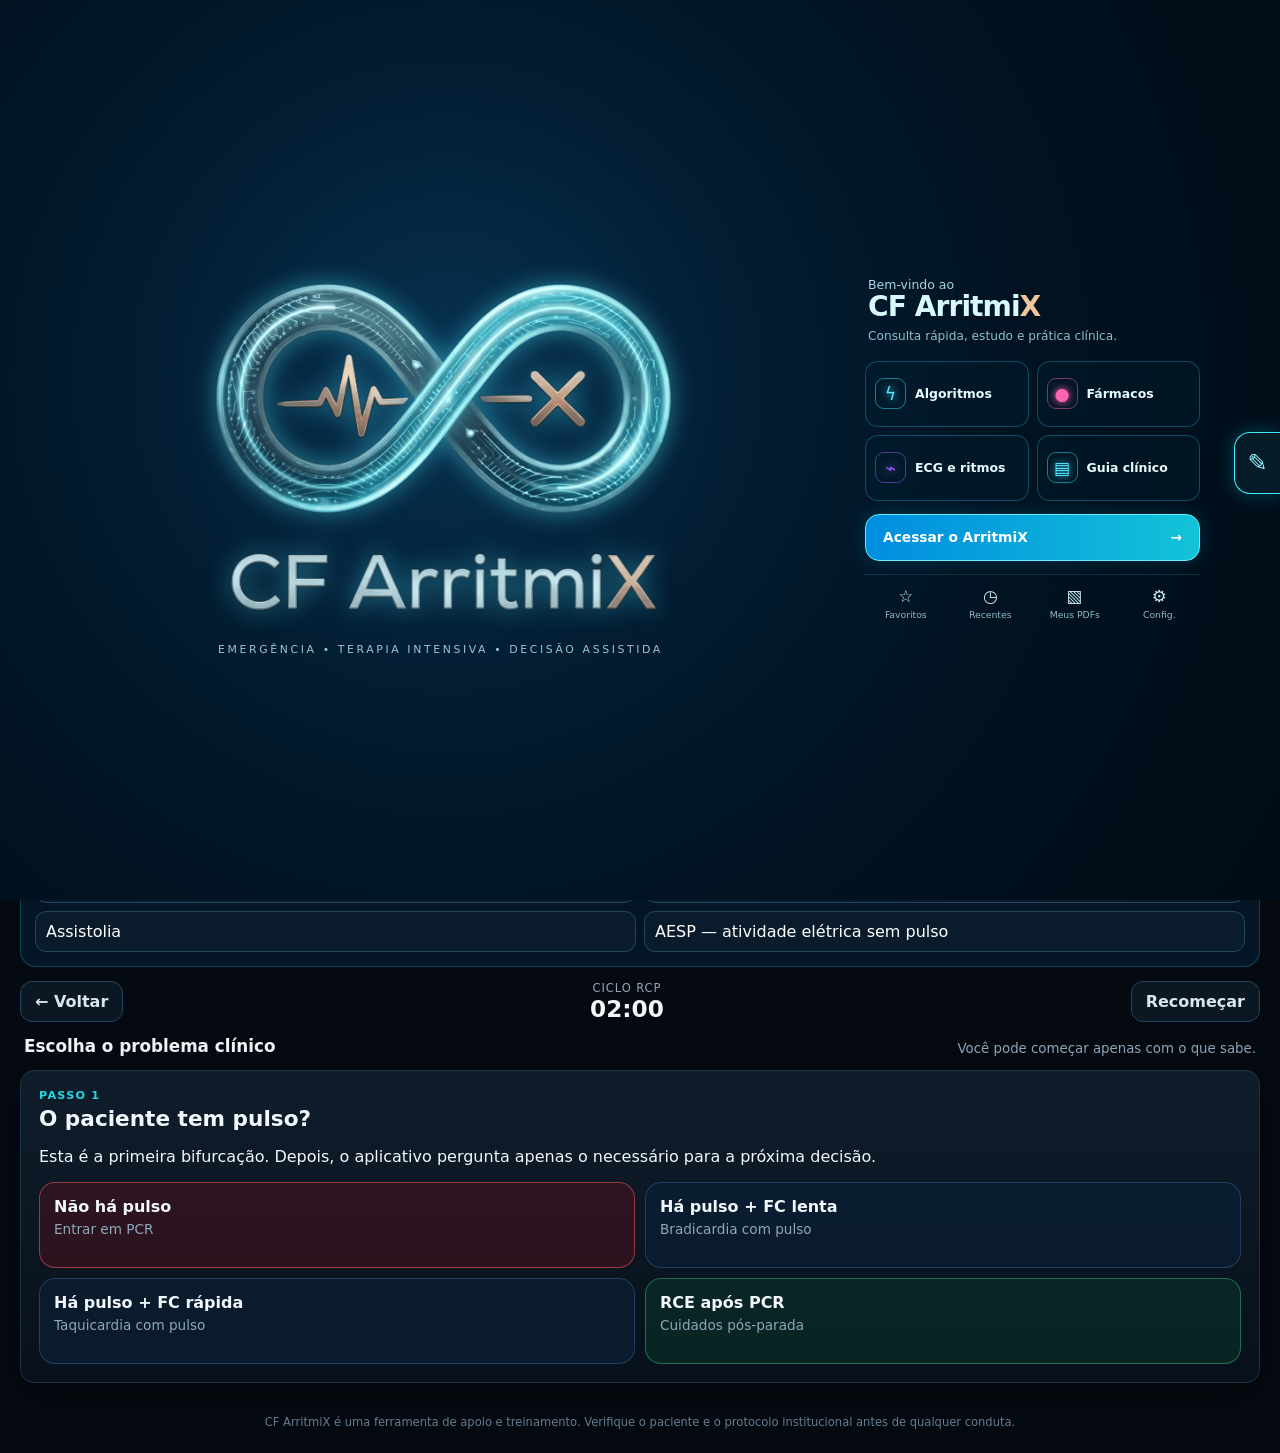
==== index.html @ 21fe0107 "Add files via upload" ====
<!doctype html>
<html lang="pt-BR">
<head>
  <meta charset="utf-8" />
  <meta name="viewport" content="width=device-width,initial-scale=1,viewport-fit=cover" />
  <meta name="theme-color" content="#07111f" />
  <title>CF ArritmiX — Emergência & Estudo • v2.3.6</title>
  <link rel="icon" type="image/png" href="[data-uri]">
  <style>
:root{
  --bg:#050a11;--panel:#0b1420;--panel2:#101d2b;--line:#1b3347;--text:#f1f7fb;--muted:#8fa7b9;
  --cyan:#24d7e5;--blue:#1688ff;--danger:#ff3b4f;--danger2:#7c1724;--warn:#ffb020;--safe:#2dd17f;
  --shadow:0 14px 45px rgba(0,0,0,.35);--radius:20px
}
*{box-sizing:border-box}html{background:var(--bg);color-scheme:dark}body{margin:0;font-family:Inter,ui-sans-serif,system-ui,-apple-system,Segoe UI,Roboto,Arial,sans-serif;background:radial-gradient(circle at 50% -10%,#0d2942 0,#07111f 30%,var(--bg) 65%);color:var(--text);min-height:100vh}
button,input,textarea{font:inherit}.app-shell{max-width:1600px;margin:0 auto;padding:16px 20px 24px}.topbar{display:flex;align-items:center;justify-content:space-between;gap:16px;padding:6px 0 14px}.brand{display:flex;align-items:center;gap:12px}.brand-logo{width:64px;height:64px;border-radius:50%;object-fit:contain;box-shadow:0 0 26px rgba(36,215,229,.28);background:#000}.brand-title{font-size:1.3rem;font-weight:800;letter-spacing:.2px}.brand-subtitle{font-size:.78rem;color:var(--muted)}.top-actions{display:flex;gap:8px}.icon-btn{width:40px;height:40px;border:1px solid var(--line);border-radius:12px;background:#0d1925;color:#d9eff9;font-size:1.25rem;cursor:pointer}.icon-btn:hover{border-color:#2d6b92}
.triage-bar{position:sticky;top:0;z-index:20;display:grid;grid-template-columns:repeat(3,minmax(150px,1fr)) auto auto;gap:10px;padding:12px;background:rgba(5,10,17,.89);backdrop-filter:blur(18px);border:1px solid var(--line);border-radius:18px;box-shadow:var(--shadow)}.triage-btn{min-height:54px;border:1px solid transparent;border-radius:14px;color:white;font-weight:900;letter-spacing:.2px;cursor:pointer;opacity:.58;transition:.18s transform,.18s opacity,.18s box-shadow}.triage-btn:hover{transform:translateY(-1px);opacity:.82}.triage-btn.active{opacity:1;box-shadow:inset 0 0 0 2px rgba(255,255,255,.16),0 0 24px rgba(255,255,255,.08)}.triage-btn.danger{background:linear-gradient(135deg,#741623,#d62e43)}.triage-btn.warn{background:linear-gradient(135deg,#7c4c08,#d78813)}.triage-btn.safe{background:linear-gradient(135deg,#0e5b3d,#1c9b63)}
.patient-mode-wrap{display:flex;align-items:center;gap:8px;padding:0 8px;white-space:nowrap}.mode-label{font-weight:700;font-size:.82rem;color:#9db2c4}.switch{position:relative;width:54px;height:30px}.switch input{opacity:0;width:0;height:0}.slider{position:absolute;inset:0;background:#173046;border:1px solid #285472;border-radius:30px;cursor:pointer}.slider:before{content:"";position:absolute;width:22px;height:22px;left:3px;top:3px;background:white;border-radius:50%;transition:.2s}.switch input:checked+.slider{background:#0b8190}.switch input:checked+.slider:before{transform:translateX(24px)}.peds-weight{display:flex;align-items:center;gap:7px}.peds-weight label{font-size:.78rem;color:var(--muted)}.peds-weight input{width:78px;height:42px;border:1px solid var(--line);background:#0b1621;border-radius:10px;color:white;padding:0 10px}
.workspace{display:grid;grid-template-columns:minmax(0,1fr) 370px;gap:16px;margin-top:16px}.left-col{display:flex;flex-direction:column;gap:16px}.card{background:linear-gradient(180deg,rgba(15,29,43,.98),rgba(8,17,27,.98));border:1px solid var(--line);border-radius:var(--radius);box-shadow:var(--shadow);overflow:hidden}.card-head{display:flex;align-items:flex-start;justify-content:space-between;gap:16px;padding:20px 20px 8px}.card h2,.modal h2{margin:2px 0 0;font-size:1.18rem}.eyebrow{display:block;color:var(--cyan);font-size:.7rem;font-weight:900;text-transform:uppercase;letter-spacing:1.25px}.status-pill{border:1px solid #245b7a;background:#0b2738;color:#92eff5;border-radius:999px;padding:6px 10px;font-size:.73rem;font-weight:800}.context-grid{display:flex;flex-wrap:wrap;gap:8px;padding:12px 20px}.chip-btn{border:1px solid #25465f;background:#0c1c2a;color:#d7e7f2;border-radius:12px;padding:10px 12px;font-weight:800;cursor:pointer}.chip-btn.active{border-color:var(--cyan);box-shadow:0 0 0 1px rgba(36,215,229,.3) inset;color:white;background:#113246}.protocol-hint{margin:0 20px 20px;padding:12px 14px;border-radius:12px;background:#07111b;border:1px solid #152e43;color:#bdd0dd;font-size:.88rem;line-height:1.45}.protocol-hint strong{color:#fff}
.timer-card{position:relative}.timer-main{display:flex;align-items:center;justify-content:space-between;gap:18px;padding:20px}.timer{font-variant-numeric:tabular-nums;font-size:4.25rem;line-height:1;font-weight:900;letter-spacing:-2px;margin:6px 0;color:#eefdff;text-shadow:0 0 22px rgba(36,215,229,.22)}.timer-alert{color:#ff9aa6;font-weight:800;min-height:20px;opacity:0;transition:.2s}.timer-card.alarm{animation:alarmFlash .8s infinite}.timer-card.alarm .timer-alert{opacity:1}.timer-card.alarm .timer{color:#ff6172}.timer-controls,.metro-controls{display:flex;gap:8px;flex-wrap:wrap;align-items:center}.primary,.secondary{border-radius:12px;padding:10px 14px;font-weight:850;cursor:pointer}.primary{background:linear-gradient(135deg,#0ca8b8,#176bff);border:0;color:white}.secondary{background:#0b1824;border:1px solid #23445e;color:#d6e7f2}.primary:hover,.secondary:hover{filter:brightness(1.12)}.metronome-row{display:flex;align-items:center;justify-content:space-between;gap:18px;border-top:1px solid var(--line);padding:14px 20px}.metronome-row strong{display:block}.muted{color:var(--muted);font-size:.82rem}.bpm-value{font-variant-numeric:tabular-nums;min-width:68px;text-align:center;color:#aeeef3;font-weight:800}
.action-grid{display:grid;grid-template-columns:repeat(3,minmax(0,1fr));gap:10px;padding:12px 20px 20px}.action-btn{min-height:112px;border:1px solid #23455e;border-radius:16px;background:linear-gradient(145deg,#0b1c29,#0d2434);color:white;text-align:left;padding:16px;cursor:pointer;position:relative;overflow:hidden;transition:.15s transform,.15s border-color}.action-btn:hover:not(:disabled){transform:translateY(-2px);border-color:#3d789f}.action-btn:active:not(:disabled){transform:scale(.985)}.action-btn:disabled{opacity:.32;cursor:not-allowed}.action-btn .action-kicker{display:block;color:#70c9d7;font-size:.68rem;font-weight:900;text-transform:uppercase;letter-spacing:.9px}.action-btn .action-title{display:block;font-size:1.03rem;font-weight:900;margin-top:8px;line-height:1.18}.action-btn .action-sub{display:block;color:#95acbd;font-size:.76rem;margin-top:6px;line-height:1.3}.action-btn.critical{background:linear-gradient(145deg,#2e1017,#5d1522);border-color:#7e2533}.action-btn.med{background:linear-gradient(145deg,#111a31,#142d55);border-color:#254e85}.action-btn.airway{background:linear-gradient(145deg,#0e2b28,#0d423b);border-color:#1e695e}
.support-grid{display:grid;grid-template-columns:1fr 1fr;gap:12px}.support-card{display:flex;align-items:center;gap:14px;background:linear-gradient(135deg,#0d1b29,#0d2734);border:1px solid var(--line);border-radius:17px;color:white;padding:16px;cursor:pointer;text-align:left}.support-card:hover{border-color:#3c7797}.support-icon{display:grid;place-items:center;min-width:46px;height:46px;border-radius:14px;background:#0b3444;color:#8efff9;font-weight:900}.support-card strong,.support-card small{display:block}.support-card small{color:var(--muted);margin-top:3px}
.right-col{min-height:680px;display:flex;flex-direction:column;position:sticky;top:92px;max-height:calc(100vh - 112px)}.sticky-head{background:linear-gradient(#0f1d2b 80%,rgba(15,29,43,0));z-index:2}.session-time{font-size:.9rem;color:#9feaf0;font-weight:900;font-variant-numeric:tabular-nums}.event-list{padding:8px 16px 16px;overflow:auto;flex:1}.event-empty{border:1px dashed #27445a;border-radius:14px;padding:26px 16px;text-align:center;color:#7790a4}.event{display:grid;grid-template-columns:68px 1fr;gap:9px;padding:10px 2px;border-bottom:1px solid #172c3e}.event-time{font-variant-numeric:tabular-nums;color:#72dce6;font-weight:800;font-size:.78rem}.event-title{font-weight:750;font-size:.86rem;line-height:1.3}.event-meta{font-size:.73rem;color:#7f99ad;margin-top:2px}.debrief-actions{display:grid;grid-template-columns:auto 1fr 1fr;gap:8px;border-top:1px solid var(--line);padding:12px}.debrief-actions button{padding-left:9px;padding-right:9px;font-size:.78rem}.footer-note{text-align:center;color:#647c8f;font-size:.72rem;padding:16px 10px 0}
.modal{width:min(860px,calc(100vw - 24px));border:0;background:transparent;padding:0;color:white}.modal::backdrop{background:rgba(0,0,0,.76);backdrop-filter:blur(4px)}.modal-panel{background:linear-gradient(180deg,#111f2f,#07111b);border:1px solid #26465f;border-radius:22px;box-shadow:0 24px 80px rgba(0,0,0,.6);padding:18px}.modal-panel.compact{max-width:600px;margin:auto}.modal-head{display:flex;justify-content:space-between;gap:12px;align-items:flex-start}.modal-actions{display:flex;justify-content:flex-end;gap:8px;margin-top:18px}.checklist-grid{display:grid;grid-template-columns:1fr 1fr;gap:10px;margin-top:14px}.check-item{display:flex;gap:10px;align-items:flex-start;border:1px solid #203c52;background:#091824;border-radius:14px;padding:12px}.check-item input{margin-top:3px;accent-color:#19c8d4}.check-item strong{display:block;font-size:.88rem}.check-item small{display:block;color:#849eaf;margin-top:2px;line-height:1.3}.abcde-list{display:flex;flex-direction:column;gap:10px;margin-top:14px}.abcde-group{border:1px solid #203c52;border-radius:15px;background:#091824;padding:12px}.abcde-title{display:flex;gap:9px;align-items:center;font-weight:900}.abcde-letter{display:grid;place-items:center;width:30px;height:30px;border-radius:9px;background:#0b6572}.abcde-items{display:grid;grid-template-columns:repeat(2,minmax(0,1fr));gap:7px;margin-top:10px}.abcde-items label{font-size:.82rem;color:#b8cbd7}.abcde-items input{accent-color:#20c7d5}textarea{width:100%;resize:vertical;border:1px solid #24445c;border-radius:14px;background:#07121c;color:white;padding:12px;margin-top:14px}
@keyframes alarmFlash{0%,100%{box-shadow:0 0 0 rgba(255,59,79,0)}50%{box-shadow:0 0 0 3px rgba(255,59,79,.5),0 0 50px rgba(255,59,79,.22)}}
@media(max-width:1080px){.workspace{grid-template-columns:1fr}.right-col{position:relative;top:auto;max-height:none;min-height:420px}.triage-bar{grid-template-columns:repeat(3,1fr);top:0}.patient-mode-wrap,.peds-weight{grid-column:auto}.action-grid{grid-template-columns:repeat(2,1fr)}}
@media(max-width:720px){.app-shell{padding:10px}.brand-logo{width:52px;height:52px}.brand-subtitle{display:none}.triage-bar{grid-template-columns:1fr;gap:7px;padding:9px;position:relative}.triage-btn{min-height:48px}.patient-mode-wrap{justify-content:center;padding:6px}.peds-weight{justify-content:center}.workspace{margin-top:10px}.timer-main,.metronome-row{align-items:stretch;flex-direction:column}.timer{font-size:3.7rem}.action-grid{grid-template-columns:1fr 1fr;padding:10px}.action-btn{min-height:108px;padding:13px}.support-grid{grid-template-columns:1fr}.checklist-grid,.abcde-items{grid-template-columns:1fr}.debrief-actions{grid-template-columns:1fr}.card-head{padding:16px 14px 6px}.context-grid{padding:10px 14px}.protocol-hint{margin:0 14px 14px}.topbar{padding-bottom:8px}}
@media print{body{background:white;color:black}.topbar,.triage-bar,.left-col,.debrief-actions,.footer-note{display:none!important}.app-shell{max-width:none;padding:0}.workspace{display:block;margin:0}.right-col{position:static;max-height:none;border:0;background:white;box-shadow:none}.right-col .eyebrow,.right-col h2,.session-time,.event-title,.event-time,.event-meta{color:black}.event{border-bottom:1px solid #ddd}.event-list{overflow:visible}}

/* v0.2 — shell + medication module */
.module-nav{display:flex;gap:8px;align-items:center;overflow:auto;padding:10px 0 2px;position:sticky;top:0;z-index:25;background:linear-gradient(180deg,rgba(4,10,16,.96),rgba(4,10,16,.82),rgba(4,10,16,0));backdrop-filter:blur(8px)}
.module-tab{border:1px solid #203c52;background:#0a1722;color:#9db2c4;border-radius:999px;padding:10px 14px;font-weight:850;white-space:nowrap;cursor:pointer}.module-tab.active{color:#fff;border-color:#27cbd8;background:linear-gradient(135deg,#0d3b4a,#123b6a);box-shadow:0 0 0 1px rgba(39,203,216,.18) inset}.module-tab.disabled{opacity:.5;cursor:not-allowed}.module-tab span{font-size:.64rem;color:#668092;margin-left:4px;font-weight:700}.module-panel{animation:moduleFade .2s ease}.module-panel[hidden]{display:none!important}@keyframes moduleFade{from{opacity:.5;transform:translateY(4px)}to{opacity:1;transform:none}}
.module-hero{display:flex;justify-content:space-between;gap:16px;align-items:flex-end;margin:18px 0 12px;padding:22px;border:1px solid #1e3b51;border-radius:22px;background:radial-gradient(circle at 8% 10%,rgba(30,194,214,.16),transparent 34%),linear-gradient(135deg,#0b1825,#0a2231)}.module-hero h1{margin:4px 0 6px;font-size:1.7rem}.module-hero p{margin:0;color:#93a9b9;max-width:760px}.version-chip{border:1px solid #2f637d;border-radius:999px;padding:8px 12px;color:#9cedf2;font-size:.75rem;font-weight:900;white-space:nowrap}
.safety-banner{border-radius:15px;padding:13px 15px;margin:12px 0 16px;line-height:1.45;font-size:.87rem}.critical-banner{background:linear-gradient(135deg,rgba(116,22,35,.82),rgba(87,28,16,.75));border:1px solid #8d3943;color:#ffdce0}.critical-banner strong{color:#fff}
.drugs-layout{display:grid;grid-template-columns:minmax(0,1fr) 330px;gap:16px}.drugs-main{display:flex;flex-direction:column;gap:16px}.drugs-side{display:flex;flex-direction:column;gap:16px}.mini-card{position:sticky;top:80px}.drugs-side .mini-card+ .mini-card{position:relative;top:auto}.patient-form-grid{display:grid;grid-template-columns:repeat(3,minmax(0,1fr));gap:10px;padding:12px 20px}.patient-form-grid label,.infusion-controls label{display:flex;flex-direction:column;gap:6px;color:#9eb4c5;font-size:.78rem;font-weight:800}.patient-form-grid input,.infusion-controls input,.infusion-controls select{height:44px;border:1px solid #26465e;background:#07131e;color:#fff;border-radius:11px;padding:0 11px;font-size:.92rem}.patient-form-grid input:focus,.infusion-controls input:focus,.infusion-controls select:focus{outline:2px solid rgba(38,207,222,.28);border-color:#2aaebb}.toggle-field{justify-content:flex-end}.toggle-field input{width:22px;height:22px;accent-color:#20c7d5}.hint{font-weight:600;color:#60788b;font-size:.68rem}.patient-tools{display:flex;align-items:center;gap:12px;padding:0 20px 18px}.status-pill.ready{border-color:#23724f;background:#0d3829;color:#a5f2ca}
.infusion-grid{display:grid;grid-template-columns:minmax(0,1fr) minmax(300px,.75fr);gap:16px;padding:12px 20px}.infusion-controls{display:grid;grid-template-columns:1fr 1fr;gap:10px}.dose-input-wrap{display:grid;grid-template-columns:1fr auto;align-items:center;border:1px solid #26465e;border-radius:11px;background:#07131e;overflow:hidden}.dose-input-wrap input{border:0;border-radius:0}.dose-input-wrap span{padding:0 10px;color:#75dbe5;font-weight:900;font-size:.76rem;white-space:nowrap}.range-note{align-self:end;border:1px dashed #24445b;border-radius:11px;padding:11px;color:#7690a2;font-size:.77rem}.range-note strong{color:#bceaf0}.infusion-result{display:flex;flex-direction:column;justify-content:center;min-height:160px;border:1px solid #27516a;border-radius:16px;padding:18px;background:radial-gradient(circle at 80% 0,rgba(43,198,220,.13),transparent 45%),#071522}.big-result{font-size:2.7rem;line-height:1;font-weight:950;letter-spacing:-1px;margin:10px 0 8px;color:#eaffff}.danger-text{color:#ff6c7d}.result-formula{color:#7f98a9;font-size:.79rem;line-height:1.45}.range-warning{margin-top:10px;color:#ffbd75;font-weight:800;font-size:.8rem}.recipe-box{margin:0 20px 14px;border:1px solid #22435a;border-radius:14px;padding:13px;background:#091824}.recipe-box strong,.recipe-box small{display:block}.recipe-box strong{font-size:.88rem;line-height:1.5}.recipe-box small{margin-top:5px;color:#7790a1}.alert-stack{display:flex;flex-direction:column;gap:7px;padding:0 20px 14px}.drug-alert{display:grid;grid-template-columns:26px 1fr;gap:8px;align-items:flex-start;border-radius:11px;padding:9px 10px;font-size:.78rem;line-height:1.35}.drug-alert>span{display:grid;place-items:center;width:22px;height:22px;border-radius:50%;font-weight:950}.drug-alert.critical{background:#35131a;border:1px solid #73303c;color:#ffc9cf}.drug-alert.critical>span{background:#7b2434;color:white}.drug-alert.warning{background:#332410;border:1px solid #695023;color:#ffdfb0}.drug-alert.warning>span{background:#785520;color:#fff}.drug-alert.info{background:#0b2530;border:1px solid #285568;color:#bee8ef}.drug-alert.info>span{background:#185d70;color:#fff}.source-strip{border-top:1px solid #173246;padding:11px 20px 14px;color:#718b9e;font-size:.74rem}.source-strip strong{color:#98bdca}
.bolus-grid{padding:8px 20px 20px}.bolus-section{margin-top:8px}.bolus-section h3{font-size:.85rem;color:#6fd8e2;text-transform:uppercase;letter-spacing:.9px;margin:14px 0 8px}.bolus-section-grid{display:grid;grid-template-columns:1fr 1fr;gap:9px}.bolus-card{border:1px solid #203d52;border-radius:14px;background:#091824;overflow:hidden}.bolus-card[open]{border-color:#2d5b76}.bolus-card summary{display:flex;justify-content:space-between;gap:12px;align-items:center;padding:12px;cursor:pointer;list-style:none}.bolus-card summary::-webkit-details-marker{display:none}.bolus-card summary span:first-child small,.bolus-card summary span:first-child strong{display:block}.bolus-card summary small{color:#6d899b;font-size:.65rem;text-transform:uppercase;letter-spacing:.8px}.bolus-card summary strong{font-size:.92rem;margin-top:3px}.source-badge{border:1px solid #2b536c;border-radius:999px;padding:4px 7px;color:#99dbe2;font-size:.63rem;font-weight:850;white-space:nowrap}.bolus-body{border-top:1px solid #183247;padding:12px}.bolus-primary{font-size:1rem;font-weight:900;color:#ecfdff}.bolus-secondary{font-size:.78rem;color:#8fa6b6;line-height:1.4;margin-top:5px}.auto-dose{display:flex;justify-content:space-between;gap:10px;align-items:center;margin-top:10px;padding:9px 10px;border-radius:10px;background:#0b2e39;border:1px solid #256274}.auto-dose span{font-size:.72rem;color:#84b9c2}.auto-dose strong{color:#a8fbf5}.mini-alerts{margin-top:10px;color:#c5a9aa;font-size:.74rem;line-height:1.45}.bolus-source{border-top:1px dashed #1e3a4d;margin-top:10px;padding-top:8px;color:#658093;font-size:.68rem}.bolus-source strong{color:#8ba8b9}
.safety-list,.source-list{padding:4px 18px 18px;display:flex;flex-direction:column;gap:8px}.safety-list div{border:1px solid #1c3a4d;background:#091722;border-radius:10px;padding:9px;color:#98adbb;font-size:.78rem}.source-list>div{padding:9px 0;border-bottom:1px solid #172e40}.source-list>div:last-child{border-bottom:0}.source-list strong,.source-list small{display:block}.source-list strong{font-size:.79rem}.source-list small{color:#71899a;font-size:.7rem;margin-top:3px;line-height:1.35}
@media(max-width:1080px){.drugs-layout{grid-template-columns:1fr}.mini-card{position:relative;top:auto}.patient-form-grid{grid-template-columns:repeat(2,minmax(0,1fr))}.infusion-grid{grid-template-columns:1fr}.bolus-section-grid{grid-template-columns:1fr 1fr}}
@media(max-width:720px){.module-nav{position:relative}.module-hero{align-items:flex-start;flex-direction:column}.module-hero h1{font-size:1.35rem}.patient-form-grid{grid-template-columns:1fr;padding:10px 14px}.patient-tools{padding:0 14px 14px;align-items:flex-start;flex-direction:column}.infusion-grid{padding:10px 14px}.infusion-controls{grid-template-columns:1fr}.recipe-box{margin:0 14px 12px}.alert-stack{padding:0 14px 12px}.source-strip{padding:10px 14px}.bolus-grid{padding:8px 12px 14px}.bolus-section-grid{grid-template-columns:1fr}.big-result{font-size:2.25rem}}
@media print{.module-nav,.module-hero,.safety-banner,.drugs-side{display:none!important}.module-panel[hidden]{display:none!important}}

/* v0.3 — Clinical Knowledge Engine */
.clinical-hero{background:radial-gradient(circle at 10% 20%,rgba(38,207,222,.18),transparent 32%),radial-gradient(circle at 92% 10%,rgba(22,136,255,.16),transparent 30%),linear-gradient(135deg,#0a1724,#0a2030)}
.clinical-banner{background:#0a1b26;border:1px solid #23475d;color:#a9bfcd}.clinical-banner strong{color:#e8fcff}
.guide-toolbar{display:grid;grid-template-columns:minmax(0,1fr) auto;gap:16px;padding:16px 18px;margin-bottom:16px;align-items:end}.guide-search-wrap label{display:block;color:#8da6b7;font-size:.74rem;font-weight:850;margin-bottom:6px}.guide-search-row{display:grid;grid-template-columns:minmax(0,1fr) auto;gap:8px}.guide-search-row input{height:44px;border:1px solid #26465e;background:#07131e;color:#fff;border-radius:11px;padding:0 12px}.guide-search-row input:focus{outline:2px solid rgba(38,207,222,.24);border-color:#2aaebb}.guide-mode{display:flex;gap:8px;flex-wrap:wrap}
.guide-layout{display:grid;grid-template-columns:310px minmax(0,1fr);gap:16px}.guide-index{align-self:start;position:sticky;top:78px;max-height:calc(100vh - 94px)}.guide-topic-list{display:flex;flex-direction:column;gap:7px;padding:8px 12px 14px;overflow:auto;max-height:calc(100vh - 190px)}.guide-topic{display:grid;grid-template-columns:45px 1fr;gap:10px;align-items:center;text-align:left;border:1px solid #1c384b;background:#081621;color:#d9e8f1;border-radius:13px;padding:10px;cursor:pointer}.guide-topic:hover{border-color:#346d8c}.guide-topic.active{border-color:#28c8d6;background:linear-gradient(135deg,#0b2733,#102b43);box-shadow:0 0 0 1px rgba(40,200,214,.12) inset}.guide-topic .topic-icon{display:grid;place-items:center;height:39px;border-radius:11px;background:#0b3444;color:#83f4f1;font-size:.69rem;font-weight:950;letter-spacing:.4px}.guide-topic strong,.guide-topic small{display:block}.guide-topic strong{font-size:.83rem;line-height:1.2}.guide-topic small{font-size:.67rem;color:#7690a1;line-height:1.28;margin-top:3px}.guide-content-card{min-height:620px}.guide-content{padding:20px}.guide-empty{display:grid;place-items:center;gap:5px;min-height:420px;color:#8098a8}.guide-empty strong{color:#d8eaf2}.clinical-topic-head{display:flex;justify-content:space-between;align-items:flex-start;gap:16px;padding-bottom:16px;border-bottom:1px solid #173246}.clinical-topic-head h2{margin:4px 0 5px;font-size:1.55rem}.clinical-topic-head p{margin:0;color:#839dad}.clinical-badges{display:flex;gap:7px;align-items:center;flex-wrap:wrap;justify-content:flex-end}.clinical-alert{display:grid;grid-template-columns:auto 1fr;gap:10px;margin:16px 0;padding:12px 14px;border-radius:13px;background:linear-gradient(135deg,#2d2510,#251a10);border:1px solid #655328;color:#f2d8a7}.clinical-alert strong{color:#ffd781}.clinical-alert span{line-height:1.45;font-size:.84rem}.clinical-sections{display:grid;grid-template-columns:repeat(2,minmax(0,1fr));gap:12px}.clinical-section{border:1px solid #1f3b4f;border-radius:14px;background:#081620;padding:14px}.clinical-section h3{margin:0 0 9px;color:#dffcff;font-size:.93rem}.clinical-section ul{margin:0;padding-left:18px;color:#a9becb;font-size:.8rem;line-height:1.5}.clinical-section li+li{margin-top:6px}.clinical-full{display:contents}.full-divider{grid-column:1/-1;display:flex;align-items:center;gap:10px;margin:7px 0 -2px}.full-divider:before,.full-divider:after{content:"";height:1px;background:#1b384b;flex:1}.full-divider span{font-size:.66rem;font-weight:900;letter-spacing:1.2px;color:#69ced8}.full-section{background:#0a1924;border-color:#26465c}.clinical-sources{margin-top:16px;padding-top:14px;border-top:1px solid #173246;display:flex;flex-direction:column;gap:4px;color:#718b9c;font-size:.7rem;line-height:1.4}.clinical-sources strong{color:#93b9c5;margin-bottom:3px}.source-badge{border:1px solid #2b536c;border-radius:999px;padding:4px 7px;color:#99dbe2;font-size:.63rem;font-weight:850;white-space:nowrap}
@media(max-width:1080px){.guide-layout{grid-template-columns:1fr}.guide-index{position:relative;top:auto;max-height:none}.guide-topic-list{display:grid;grid-template-columns:repeat(3,minmax(0,1fr));max-height:none;overflow:visible}.clinical-sections{grid-template-columns:1fr 1fr}}
@media(max-width:760px){.guide-toolbar{grid-template-columns:1fr;align-items:stretch}.guide-search-row{grid-template-columns:1fr}.guide-mode .chip-btn{flex:1}.guide-topic-list{grid-template-columns:1fr 1fr}.guide-content{padding:14px}.clinical-topic-head{flex-direction:column}.clinical-badges{justify-content:flex-start}.clinical-sections{grid-template-columns:1fr}.clinical-alert{grid-template-columns:1fr}.clinical-topic-head h2{font-size:1.3rem}}
@media(max-width:520px){.guide-topic-list{grid-template-columns:1fr}}

/* v0.4 — Gasometry Engine */
.gas-hero{background:radial-gradient(circle at 16% 20%,rgba(36,215,229,.18),transparent 30%),radial-gradient(circle at 88% 10%,rgba(91,118,255,.15),transparent 28%),linear-gradient(135deg,#081823,#0a1c2a)}
.gas-banner{background:#0b1925;border:1px solid #24465b;color:#adc4d1}.gas-banner strong{color:#ecfdff}
.gas-errors{margin:0 0 14px;padding:12px 14px;border:1px solid #79323f;border-radius:13px;background:#35131a;color:#ffd0d5;font-size:.82rem;line-height:1.45}
.gas-layout{display:grid;grid-template-columns:minmax(0,1fr) 330px;gap:16px}.gas-main{display:flex;flex-direction:column;gap:16px}.gas-side{display:flex;flex-direction:column;gap:16px}.gas-method-card{position:sticky;top:78px}.gas-side .gas-method-card:nth-child(n+2){position:relative;top:auto}
.gas-form-grid{display:grid;grid-template-columns:repeat(4,minmax(0,1fr));gap:10px;padding:8px 20px 14px}.gas-form-grid label{display:flex;flex-direction:column;gap:6px;color:#8fa7b9;font-size:.72rem;font-weight:800}.gas-form-grid input,.gas-form-grid select{height:42px;border:1px solid #26465e;background:#07131e;color:#fff;border-radius:11px;padding:0 11px;min-width:0}.gas-form-grid input:focus,.gas-form-grid select:focus{outline:2px solid rgba(36,215,229,.22);border-color:#2eb7c2}.gas-form-actions{display:flex;gap:8px;flex-wrap:wrap;padding:0 20px 18px}.gas-result-wrap{display:flex;flex-direction:column;gap:16px}.gas-summary-card{padding:18px}.gas-diagnosis{display:flex;flex-direction:column;gap:4px;padding-bottom:14px;border-bottom:1px solid #173246}.gas-diagnosis h2{margin:2px 0 0;font-size:1.45rem}.gas-diagnosis p{margin:4px 0 0;color:#829aaa;font-size:.82rem;line-height:1.45}.gas-metrics{display:grid;grid-template-columns:repeat(3,minmax(0,1fr));gap:10px;margin-top:14px}.gas-metric{border:1px solid #1f3d52;border-radius:13px;background:#081722;padding:12px;min-height:104px}.gas-metric span,.gas-metric strong,.gas-metric small{display:block}.gas-metric span{font-size:.67rem;text-transform:uppercase;letter-spacing:.75px;color:#718a9b;font-weight:900}.gas-metric strong{font-size:1.18rem;margin:5px 0 4px;color:#effdff}.gas-metric small{font-size:.69rem;line-height:1.35;color:#7993a4}.gas-metric.safe{border-color:#215b46;background:#092019}.gas-metric.warn{border-color:#675023;background:#251d0e}.gas-metric.danger{border-color:#71303b;background:#2d1118}.gas-warnings{display:flex;flex-direction:column;gap:6px;margin-top:12px}.gas-inline-warning{border:1px dashed #6c5524;border-radius:10px;padding:8px 10px;color:#f4d59a;background:#251d0e;font-size:.75rem}
.gas-analysis-grid{display:grid;grid-template-columns:repeat(2,minmax(0,1fr));gap:12px}.gas-analysis-card{border:1px solid #1f3d52;border-radius:14px;background:#081722;padding:14px}.gas-analysis-card h3{margin:0 0 8px;font-size:.91rem;color:#e8fcff}.gas-analysis-card p{margin:5px 0;color:#9db3c0;font-size:.78rem;line-height:1.45}.gas-analysis-card code{display:block;margin-top:9px;padding:9px 10px;border-radius:10px;background:#061019;border:1px solid #173247;color:#84dce4;font-size:.72rem;white-space:normal;line-height:1.4}.gas-caveat{color:#d7b77b!important}
.gas-actions-card{overflow:hidden}.gas-actions-list{display:flex;flex-direction:column;gap:9px;padding:2px 18px 18px}.gas-action{display:grid;grid-template-columns:30px 1fr;gap:10px;align-items:flex-start;border-radius:12px;padding:10px 11px;border:1px solid #1f3d52;background:#081722}.gas-action>span{display:grid;place-items:center;width:26px;height:26px;border-radius:50%;font-weight:950}.gas-action strong{display:block;font-size:.8rem}.gas-action p{margin:4px 0 0;color:#98afbc;font-size:.75rem;line-height:1.4}.gas-action.info>span{background:#15566b;color:#fff}.gas-action.warning{border-color:#675023;background:#251d0e}.gas-action.warning>span{background:#77531f;color:#fff}.gas-action.critical{border-color:#71303b;background:#2d1118}.gas-action.critical>span{background:#812436;color:#fff}.gas-method-list{display:flex;flex-direction:column;gap:0;padding:4px 16px 16px}.gas-method-list>div{padding:10px 0;border-bottom:1px solid #172f41}.gas-method-list>div:last-child{border-bottom:0}.gas-method-list strong,.gas-method-list small{display:block}.gas-method-list strong{font-size:.79rem}.gas-method-list small{margin-top:3px;color:#7891a2;font-size:.7rem;line-height:1.38}.gas-guide-links{display:grid;grid-template-columns:1fr 1fr;gap:8px;padding:4px 16px 16px}.gas-guide-links button{width:100%}
@media(max-width:1180px){.gas-layout{grid-template-columns:1fr}.gas-method-card{position:relative;top:auto}.gas-form-grid{grid-template-columns:repeat(3,minmax(0,1fr))}.gas-metrics{grid-template-columns:repeat(3,minmax(0,1fr))}}
@media(max-width:820px){.gas-form-grid{grid-template-columns:repeat(2,minmax(0,1fr));padding:8px 14px 14px}.gas-form-actions{padding:0 14px 16px}.gas-analysis-grid{grid-template-columns:1fr}.gas-metrics{grid-template-columns:repeat(2,minmax(0,1fr))}}
@media(max-width:520px){.gas-form-grid{grid-template-columns:1fr}.gas-metrics{grid-template-columns:1fr}.gas-guide-links{grid-template-columns:1fr}.gas-diagnosis h2{font-size:1.2rem}}
@media print{#module-gas .module-hero,#module-gas .safety-banner,#module-gas .gas-side,#module-gas .gas-input-card,#module-gas #btnGasCopy{display:none!important}}

/* v0.5 — Training Engine */
.trainer-hero{background:radial-gradient(circle at 14% 18%,rgba(36,215,229,.18),transparent 28%),radial-gradient(circle at 86% 12%,rgba(125,86,255,.16),transparent 30%),linear-gradient(135deg,#081722,#0d1a2c)}
.trainer-banner{background:#0b1925;border:1px solid #24465b;color:#adc4d1}.trainer-banner strong{color:#ecfdff}
.trainer-stats{display:grid;grid-template-columns:repeat(4,minmax(0,1fr));gap:12px;margin:16px 0}.trainer-stat{padding:14px 16px}.trainer-stat span,.trainer-stat strong,.trainer-stat small{display:block}.trainer-stat span{font-size:.68rem;text-transform:uppercase;letter-spacing:.8px;color:#748ea1;font-weight:900}.trainer-stat strong{font-size:1.35rem;margin:4px 0;color:#effdff}.trainer-stat small{color:#7891a2;font-size:.7rem}
.trainer-layout{display:grid;grid-template-columns:minmax(0,1fr) 420px;gap:16px}.trainer-config-card{padding-bottom:18px}.trainer-mode-switch{display:flex;gap:8px;padding:8px 20px 12px}.trainer-config-grid{display:grid;grid-template-columns:1fr 1fr;gap:10px;padding:0 20px 12px}.trainer-config-grid label{display:flex;flex-direction:column;gap:6px;color:#8fa7b9;font-size:.72rem;font-weight:800}.trainer-config-grid select{height:44px;border:1px solid #26465e;background:#07131e;color:#fff;border-radius:11px;padding:0 11px}.trainer-exam-info,.trainer-config-hint{margin:0 20px 12px;padding:11px 12px;border-radius:12px;border:1px solid #24465b;background:#081722;color:#95acbb;font-size:.77rem;line-height:1.42}.trainer-exam-info{display:flex;flex-direction:column;gap:3px;background:#221a0c;border-color:#5c4821;color:#e3c991}.trainer-exam-info strong{color:#ffdc8e}.trainer-start{margin:0 20px;width:calc(100% - 40px);min-height:46px}.trainer-blueprint-card{align-self:start}.trainer-blueprint{display:flex;flex-direction:column;gap:7px;padding:6px 12px 14px;max-height:640px;overflow:auto}.trainer-blueprint-item{display:grid;grid-template-columns:34px 1fr auto;gap:9px;align-items:center;text-align:left;border:1px solid #1f3b4f;background:#081620;color:#dcebf3;border-radius:12px;padding:9px 10px;cursor:pointer}.trainer-blueprint-item:hover,.trainer-blueprint-item.active{border-color:#2f9daf;background:#0b2430}.trainer-block-num{display:grid;place-items:center;width:30px;height:30px;border-radius:9px;background:#0b3444;color:#86f4f2;font-weight:950;font-size:.74rem}.trainer-blueprint-item strong,.trainer-blueprint-item small{display:block}.trainer-blueprint-item strong{font-size:.78rem;line-height:1.2}.trainer-blueprint-item small{font-size:.65rem;color:#758ea0;margin-top:2px}.trainer-blueprint-item em{font-style:normal;color:#8cc9d0;font-size:.66rem;font-weight:900}
.trainer-workspace{display:flex;flex-direction:column;gap:14px}.trainer-topline{padding:12px 16px;display:grid;grid-template-columns:1fr auto;gap:8px;align-items:center}.trainer-progress-meta strong,.trainer-progress-meta span{display:block}.trainer-progress-meta strong{font-size:.86rem}.trainer-progress-meta span{font-size:.7rem;color:#7993a5;margin-top:2px}.trainer-timer-wrap{text-align:right}.trainer-timer-wrap span,.trainer-timer-wrap strong{display:block}.trainer-timer-wrap span{font-size:.62rem;color:#6f889a;text-transform:uppercase;font-weight:900;letter-spacing:.7px}.trainer-timer-wrap strong{font-size:1.08rem;color:#9feff2;font-variant-numeric:tabular-nums}.trainer-timer-wrap strong.critical{color:#ff6f7e;animation:alarmFlash .8s infinite}.trainer-progress-track{grid-column:1/-1;height:6px;border-radius:999px;background:#07131e;overflow:hidden}.trainer-progress-track span{display:block;height:100%;background:linear-gradient(90deg,#16c2cf,#3f77ff);width:0;transition:.2s width}
.trainer-question-layout{display:grid;grid-template-columns:minmax(0,1fr);gap:16px}.trainer-question-card{padding:20px}.trainer-question-head{display:flex;justify-content:space-between;gap:12px;align-items:center;margin-bottom:12px}.trainer-difficulty{display:inline-block;margin-left:8px;border:1px solid #31536b;border-radius:999px;padding:3px 7px;color:#a6c0cf;font-size:.63rem;font-weight:850}.trainer-question-card h2{margin:0 0 16px;font-size:1.12rem;line-height:1.48;font-weight:760;color:#f0f8fb}.trainer-options{display:flex;flex-direction:column;gap:9px}.trainer-option{display:grid;grid-template-columns:38px 1fr;gap:10px;align-items:start;text-align:left;border:1px solid #203c52;background:#081620;color:#dbeaf2;border-radius:14px;padding:12px;cursor:pointer}.trainer-option:hover:not(:disabled){border-color:#3b738f;background:#0b1d29}.trainer-option>span{display:grid;place-items:center;width:32px;height:32px;border-radius:9px;background:#0b3444;color:#a0f2ef;font-weight:950}.trainer-option strong{font-size:.84rem;line-height:1.42;font-weight:700}.trainer-option.selected{border-color:#3f79ff;background:#10203a;box-shadow:0 0 0 1px rgba(63,121,255,.2) inset}.trainer-option.correct{border-color:#277a57;background:#0b281e}.trainer-option.correct>span{background:#176a47}.trainer-option.wrong{border-color:#7a3040;background:#2b1219}.trainer-option.wrong>span{background:#7b2638}.trainer-option:disabled{cursor:default;opacity:1}
.trainer-feedback{margin-top:16px;border-top:1px solid #183145;padding-top:16px}.trainer-feedback-status{display:inline-block;border-radius:999px;padding:6px 10px;font-size:.71rem;font-weight:900}.trainer-feedback-status.ok{background:#0e402d;color:#8ef0bd;border:1px solid #266d50}.trainer-feedback-status.bad{background:#3a151d;color:#ffb1ba;border:1px solid #75303e}.trainer-feedback-summary{margin-top:10px;color:#dcecf3;font-size:.84rem;line-height:1.45}.trainer-chosen{margin-top:4px;color:#748d9e;font-size:.72rem}.trainer-option-comments{display:flex;flex-direction:column;gap:8px;margin:12px 0}.trainer-comment{display:grid;grid-template-columns:30px 1fr;gap:9px;border:1px solid #1f3b4f;border-radius:12px;background:#081620;padding:10px}.trainer-comment>span{display:grid;place-items:center;width:26px;height:26px;border-radius:8px;background:#0b3444;color:#a6edee;font-weight:900;font-size:.7rem}.trainer-comment strong{font-size:.75rem}.trainer-comment p{margin:3px 0 0;color:#93aab8;font-size:.74rem;line-height:1.42}.trainer-comment.correct{border-color:#256a4d;background:#0a2119}.trainer-comment.wrong{border-color:#6b2c39;background:#251117}.trainer-nav-actions{display:flex;justify-content:space-between;gap:8px;margin-top:16px}.danger-outline{border-color:#6c3040;color:#ffabb6}.trainer-nav-actions button{min-width:120px}
.trainer-results{display:flex;flex-direction:column;gap:16px}.trainer-results-grid{display:grid;grid-template-columns:330px minmax(0,1fr);gap:16px}.trainer-results-grid.lower{grid-template-columns:360px minmax(0,1fr)}.trainer-score-card{padding:22px;display:flex;flex-direction:column;justify-content:center}.trainer-score-card>strong{font-size:3.5rem;line-height:1;color:#eefdff;margin:8px 0;text-shadow:0 0 22px rgba(36,215,229,.2)}.trainer-score-card p{margin:0;color:#8ca5b5;font-size:.8rem;line-height:1.45}.trainer-results-actions{display:flex;gap:8px;margin-top:18px;flex-wrap:wrap}.trainer-performance-grid{display:grid;grid-template-columns:repeat(3,minmax(0,1fr));gap:9px;padding:8px 16px 16px}.trainer-perf{border:1px solid #1f3d52;border-radius:12px;background:#081722;padding:10px}.trainer-perf span,.trainer-perf strong,.trainer-perf small{display:block}.trainer-perf span{font-size:.63rem;text-transform:uppercase;color:#718a9b;font-weight:900}.trainer-perf strong{font-size:1.15rem;margin:3px 0}.trainer-perf small{font-size:.66rem;color:#7893a4;line-height:1.3}.trainer-perf.strong{border-color:#265d47}.trainer-perf.mid{border-color:#665225}.trainer-perf.weak{border-color:#71303b}.trainer-weak-list{display:flex;flex-direction:column;gap:8px;padding:6px 14px 16px}.trainer-weak-link{display:flex;justify-content:space-between;gap:10px;align-items:center;text-align:left;border:1px solid #5e3226;background:#22150e;color:#ead9cc;border-radius:12px;padding:10px 11px;cursor:pointer}.trainer-weak-link strong,.trainer-weak-link span{display:block}.trainer-weak-link strong{font-size:.75rem}.trainer-weak-link span{font-size:.65rem;color:#caa58e}.trainer-all-good{padding:18px;color:#83cfa9;font-size:.78rem}.trainer-review-list{display:flex;flex-direction:column;gap:7px;padding:6px 14px 16px;max-height:650px;overflow:auto}.trainer-review{border:1px solid #1f3b4f;border-radius:12px;background:#081620;overflow:hidden}.trainer-review summary{display:grid;grid-template-columns:28px 1fr auto;gap:8px;align-items:center;cursor:pointer;padding:10px;list-style:none}.trainer-review summary::-webkit-details-marker{display:none}.trainer-review summary>span{display:grid;place-items:center;width:24px;height:24px;border-radius:7px;background:#0b3444;font-size:.67rem;font-weight:900}.trainer-review summary strong{font-size:.76rem}.trainer-review summary em{font-style:normal;font-size:.68rem;font-weight:900}.trainer-review summary em.ok{color:#7de3ad}.trainer-review summary em.bad{color:#ff8e9a}.trainer-review>p,.trainer-review-answer,.trainer-review-comments{margin:0;padding:0 12px 10px;color:#96adba;font-size:.73rem;line-height:1.42}.trainer-review-answer{color:#dcecf3}.trainer-review-comments p{margin:5px 0}.trainer-review-comments b{color:#9adfe4}
@media(max-width:1180px){.trainer-layout{grid-template-columns:1fr}.trainer-stats{grid-template-columns:repeat(2,minmax(0,1fr))}.trainer-results-grid,.trainer-results-grid.lower{grid-template-columns:1fr}.trainer-performance-grid{grid-template-columns:repeat(3,minmax(0,1fr))}}
@media(max-width:760px){.trainer-config-grid{grid-template-columns:1fr}.trainer-mode-switch{flex-direction:column}.trainer-mode-switch .chip-btn{width:100%}.trainer-question-card{padding:14px}.trainer-question-head{flex-direction:column;align-items:flex-start}.trainer-option{grid-template-columns:34px 1fr;padding:10px}.trainer-nav-actions{flex-wrap:wrap}.trainer-nav-actions button{flex:1;min-width:100px}.trainer-performance-grid{grid-template-columns:repeat(2,minmax(0,1fr))}.trainer-stats{grid-template-columns:1fr 1fr}}
@media(max-width:520px){.trainer-stats{grid-template-columns:1fr}.trainer-performance-grid{grid-template-columns:1fr}.trainer-review summary{grid-template-columns:26px 1fr}.trainer-review summary em{grid-column:2}.trainer-score-card>strong{font-size:2.8rem}}
@media print{#module-trainer .module-hero,#module-trainer .trainer-banner,#module-trainer .trainer-stats,#module-trainer .trainer-setup,#module-trainer .trainer-workspace,#module-trainer .trainer-results-actions{display:none!important}}

/* ===== v0.6 usability overhaul ===== */
.live-guided-wrap{display:grid;gap:16px;margin:16px 0 0}.live-mode-switch{display:flex;justify-content:space-between;gap:20px;align-items:center;padding:18px}.live-mode-switch h2{margin:4px 0 6px}.live-mode-switch p{margin:0;max-width:760px}.live-mode-buttons{display:flex;gap:8px;flex-wrap:wrap;justify-content:flex-end}.guided-body{display:grid;gap:14px}.guided-breadcrumb{display:flex;align-items:center;gap:8px;font-size:.86rem;color:var(--muted);padding:0 4px}.guided-breadcrumb button{border:0;background:transparent;color:var(--cyan);cursor:pointer;padding:0}.guided-breadcrumb .guided-reset-link{margin-left:auto}.guided-question{padding:22px}.guided-question h2{font-size:clamp(1.35rem,2vw,2rem);margin:6px 0}.guided-question p{margin:0 0 16px;color:var(--muted)}.guided-choice-grid{display:grid;grid-template-columns:repeat(2,minmax(0,1fr));gap:10px}.guided-choice{display:flex;flex-direction:column;gap:5px;align-items:flex-start;text-align:left;border-radius:16px;border:1px solid var(--line);padding:16px;background:rgba(255,255,255,.035);color:var(--text);cursor:pointer;min-height:88px;transition:.18s ease}.guided-choice:hover{transform:translateY(-1px);border-color:rgba(57,210,255,.55)}.guided-choice strong{font-size:1rem}.guided-choice span{font-size:.82rem;color:var(--muted)}.guided-choice.critical{border-color:rgba(255,86,110,.52);background:rgba(255,60,86,.08)}.guided-choice.safe{border-color:rgba(77,218,153,.42);background:rgba(77,218,153,.07)}.guided-choice.primary{border-color:rgba(57,210,255,.36);background:rgba(57,210,255,.055)}.guided-now{padding:22px;border-radius:20px;border:1px solid rgba(57,210,255,.32);background:linear-gradient(135deg,rgba(11,53,79,.82),rgba(8,24,41,.92));box-shadow:0 12px 36px rgba(0,0,0,.17)}.guided-now.critical{border-color:rgba(255,86,110,.6);background:linear-gradient(135deg,rgba(91,20,34,.55),rgba(28,18,28,.94))}.guided-now.safe{border-color:rgba(77,218,153,.44);background:linear-gradient(135deg,rgba(15,72,57,.48),rgba(8,25,34,.94))}.guided-now h3{margin:6px 0 12px;font-size:1.35rem}.guided-now ol{margin:0;padding-left:22px;display:grid;gap:8px}.guided-action-row{display:flex;gap:8px;flex-wrap:wrap}.guided-source{font-size:.76rem;color:var(--muted);padding:0 4px}.guided-body+.workspace[hidden]{display:none!important}

.clinical-pathways-card{margin:16px 0;padding:20px}.clinical-pathways-card .card-head p{margin:5px 0 0}.pathway-toolbar{display:flex;gap:12px;align-items:end;justify-content:space-between;margin:14px 0 16px}.pathway-toolbar label{min-width:min(440px,100%)}.pathway-patient{font-size:.82rem;color:var(--muted);text-align:right}.pathway-headline{display:flex;justify-content:space-between;gap:12px;align-items:center;padding:14px 16px;border-radius:14px;background:rgba(57,210,255,.075);border:1px solid rgba(57,210,255,.2);margin-bottom:12px}.pathway-headline strong{font-size:1.05rem}.pathway-headline span{font-size:.76rem;color:var(--cyan);text-transform:uppercase;letter-spacing:.08em}.pathway-steps{display:grid;grid-template-columns:repeat(2,minmax(0,1fr));gap:10px}.pathway-steps section{padding:16px;border-radius:14px;background:rgba(255,255,255,.025);border:1px solid var(--line)}.pathway-steps h3{margin:0 0 10px;font-size:1rem}.pathway-steps ul{margin:0;padding-left:18px;display:grid;gap:7px;font-size:.88rem}.pathway-warnings{display:grid;gap:7px;margin-top:12px}.pathway-warnings>div{display:flex;gap:9px;padding:10px 12px;border-radius:12px;background:rgba(255,180,48,.07);border:1px solid rgba(255,180,48,.2);font-size:.84rem}.pathway-warnings strong{color:#ffc85a}.pathway-sources{margin-top:12px;font-size:.76rem;color:var(--muted)}

.gas-final-label{font-size:clamp(1.45rem,2.8vw,2.3rem)!important;line-height:1.15;margin:8px 0!important}.gas-final-explain{font-size:.95rem!important;max-width:900px}.gas-final-summary{display:inline-flex;margin-top:10px;padding:8px 12px;border-radius:12px;background:rgba(57,210,255,.08);border:1px solid rgba(57,210,255,.22);font-weight:700;color:var(--cyan)}

.clinical-section li{line-height:1.55}.clinical-full .clinical-section{background:rgba(255,255,255,.02)}.clinical-sources span{line-height:1.45}

@media(max-width:900px){.live-mode-switch{align-items:flex-start;flex-direction:column}.live-mode-buttons{justify-content:flex-start}.guided-choice-grid,.pathway-steps{grid-template-columns:1fr}.pathway-toolbar{align-items:stretch;flex-direction:column}.pathway-patient{text-align:left}.pathway-toolbar label{min-width:0;width:100%}}

/* ===== v0.7 Clinical Coach & Deep Study ===== */
.live-coach-v07{display:block;margin:16px 0}.coach-modebar{display:flex;gap:18px;align-items:flex-start;justify-content:space-between}.coach-modebar h2{margin:.2rem 0 .35rem}.coach-modebar p{max-width:880px}.coach-mode-actions{display:flex;gap:8px;flex-wrap:wrap;justify-content:flex-end}.coach-frame{display:grid;gap:14px}.coach-nav{display:flex;align-items:center;justify-content:space-between;gap:12px}.coach-timer{display:flex;flex-direction:column;align-items:center}.coach-timer span{font-size:.72rem;text-transform:uppercase;letter-spacing:.08em;color:var(--muted)}.coach-timer strong{font-size:1.45rem}.coach-progress{display:flex;justify-content:space-between;gap:12px;align-items:end;padding:0 4px}.coach-progress span{font-weight:800;font-size:1.05rem}.coach-progress small{color:var(--muted);text-align:right}.coach-question{padding:18px}.coach-question h2{font-size:1.35rem;margin:.25rem 0 .55rem}.coach-grid{display:grid;grid-template-columns:repeat(2,minmax(0,1fr));gap:10px;margin-top:14px}.coach-choice{min-height:86px;border:1px solid rgba(118,171,255,.23);background:rgba(11,30,52,.78);border-radius:16px;padding:14px;text-align:left;color:inherit;display:flex;flex-direction:column;gap:5px;transition:.18s transform,.18s border-color,.18s background}.coach-choice:hover{transform:translateY(-1px);border-color:rgba(54,217,255,.65);background:rgba(12,41,68,.95)}.coach-choice strong{font-size:1rem}.coach-choice span{font-size:.85rem;color:var(--muted)}.coach-choice.critical{border-color:rgba(255,90,104,.52);background:rgba(76,18,28,.5)}.coach-choice.safe{border-color:rgba(73,218,157,.4);background:rgba(8,55,42,.5)}.coach-callout{border-radius:18px;padding:16px 18px;border:1px solid rgba(96,187,255,.26);background:rgba(7,29,52,.76)}.coach-callout strong{display:block;font-size:1.1rem;margin-bottom:8px}.coach-callout ul{margin:0;padding-left:20px}.coach-callout li{margin:7px 0;line-height:1.45}.coach-callout.critical{border-color:rgba(255,90,104,.48);background:rgba(77,16,27,.48)}.coach-callout.warning{border-color:rgba(255,190,79,.42);background:rgba(78,53,12,.45)}.coach-callout.safe{border-color:rgba(73,218,157,.38);background:rgba(8,55,42,.42)}.coach-inline-actions{display:flex;gap:8px;flex-wrap:wrap;margin-top:14px}.coach-source{font-size:.78rem;color:var(--muted);border-left:3px solid var(--accent);padding-left:10px}

.gas-clinical-report-v07{border:1px solid rgba(54,217,255,.35);background:linear-gradient(180deg,rgba(4,33,55,.96),rgba(5,20,37,.96));padding:18px}.gas-clinical-report-head{display:flex;justify-content:space-between;gap:16px;align-items:flex-start}.gas-clinical-report-head h2{font-size:1.45rem;margin:.25rem 0}.gas-clinical-report-head p{margin:0;color:var(--muted)}.gas-mixed-badge{padding:8px 11px;border-radius:999px;font-weight:800;font-size:.8rem;white-space:nowrap}.gas-mixed-badge.yes{background:rgba(255,91,103,.16);color:#ff9ca5;border:1px solid rgba(255,91,103,.4)}.gas-mixed-badge.no{background:rgba(62,217,160,.14);color:#84efc4;border:1px solid rgba(62,217,160,.35)}.gas-report-grid{display:grid;grid-template-columns:repeat(3,minmax(0,1fr));gap:10px;margin-top:16px}.gas-report-grid>div{padding:12px;border:1px solid rgba(120,170,230,.18);border-radius:14px;background:rgba(0,0,0,.13)}.gas-report-grid span{display:block;color:var(--muted);font-size:.75rem;text-transform:uppercase;letter-spacing:.06em}.gas-report-grid strong{display:block;margin-top:5px;line-height:1.35}.gas-report-bottom{margin-top:14px;padding-top:12px;border-top:1px solid rgba(120,170,230,.16);line-height:1.5}.gas-presets-v07{display:flex;gap:8px;flex-wrap:wrap;align-items:center;margin-top:14px;padding-top:14px;border-top:1px solid rgba(120,170,230,.15)}

.guide-deep-v07{margin-top:24px;display:grid;gap:12px}.deep-divider{display:flex;justify-content:space-between;gap:12px;align-items:center;padding:12px 14px;border:1px solid rgba(53,215,255,.28);border-radius:14px;background:rgba(0,135,174,.08)}.deep-divider span{font-size:.72rem;letter-spacing:.12em;color:var(--accent);font-weight:800}.deep-divider strong{text-align:right}.deep-study-card{display:grid;grid-template-columns:48px 1fr;gap:12px;padding:15px;border:1px solid rgba(120,170,230,.16);border-radius:16px;background:rgba(8,24,42,.55)}.deep-number{font-size:1.35rem;font-weight:900;color:rgba(62,218,255,.42)}.deep-study-card h3{margin:0 0 8px}.deep-study-card ul{margin:0;padding-left:20px}.deep-study-card li{margin:7px 0;line-height:1.48}.deep-sources{display:grid;gap:5px;padding:14px;border-radius:14px;background:rgba(0,0,0,.16);color:var(--muted)}

.pharm-protocols-v07{margin-top:14px}.protocol-v07-toolbar{display:flex;gap:10px;align-items:end;justify-content:space-between;flex-wrap:wrap;margin:12px 0}.protocol-v07-toolbar label{min-width:min(430px,100%)}.protocol-v07-head{padding:12px 14px;border-radius:14px;background:rgba(0,140,181,.1);border:1px solid rgba(52,213,255,.25);margin-bottom:12px}.protocol-v07-groups{display:grid;gap:12px}.protocol-v07-groups section{border:1px solid rgba(120,170,230,.16);border-radius:14px;padding:12px;background:rgba(7,24,42,.45)}.protocol-v07-groups h3{margin:0 0 9px}.protocol-v07-table{display:grid;gap:7px}.protocol-drug-row{display:grid;grid-template-columns:160px 1.1fr 1.4fr;gap:10px;padding:10px;border-radius:10px;background:rgba(0,0,0,.13)}.protocol-drug-row strong{color:#8defff}.protocol-drug-row b{font-weight:800}.protocol-drug-row span{color:var(--muted);line-height:1.35}

@media (max-width:820px){.coach-modebar{flex-direction:column}.coach-mode-actions{justify-content:flex-start}.coach-grid{grid-template-columns:1fr}.coach-progress{align-items:flex-start;flex-direction:column}.gas-clinical-report-head{flex-direction:column}.gas-report-grid{grid-template-columns:1fr}.deep-divider{align-items:flex-start;flex-direction:column}.deep-divider strong{text-align:left}.protocol-drug-row{grid-template-columns:1fr}.coach-nav{flex-wrap:wrap}}


/* ===== Biblioteca Farmacológica 181 • v1.3 ===== */
.druglib-card{margin:14px 0 18px;border:1px solid rgba(67,206,255,.24);background:linear-gradient(180deg,rgba(7,27,45,.96),rgba(5,20,34,.96))}
.druglib-headline{display:flex;align-items:flex-start;justify-content:space-between;gap:16px;flex-wrap:wrap}
.druglib-headline h2{margin:.2rem 0 .35rem}.druglib-count{font-size:1.7rem;font-weight:900;color:#8defff;white-space:nowrap}.druglib-count small{font-size:.75rem;color:var(--muted);display:block;text-align:right}
.druglib-tabs{display:flex;gap:8px;flex-wrap:wrap;margin:14px 0}.druglib-tab{border:1px solid rgba(97,176,230,.28);background:#081b2d;color:#a9c2d8;border-radius:999px;padding:10px 16px;font-weight:800;cursor:pointer}.druglib-tab.active{border-color:#27d9ff;background:rgba(0,177,224,.19);color:white;box-shadow:0 0 0 1px rgba(39,217,255,.14) inset}
.druglib-panel[hidden]{display:none!important}.druglib-toolbar{display:flex;gap:10px;align-items:end;flex-wrap:wrap;margin:10px 0 14px}.druglib-toolbar label{display:grid;gap:6px;min-width:250px}.druglib-toolbar select,.druglib-toolbar input{background:#07182a;color:#e9f6ff;border:1px solid rgba(109,181,231,.28);border-radius:11px;padding:11px 12px;min-height:44px}.druglib-toolbar .result-count{margin-left:auto;color:#9ec7df;font-size:.9rem}
.druglib-class-list{display:grid;gap:12px}.druglib-group{border:1px solid rgba(104,170,218,.17);border-radius:14px;background:rgba(4,16,28,.4);overflow:hidden}.druglib-group>summary{cursor:pointer;padding:13px 15px;font-weight:900;color:#d9f4ff;display:flex;justify-content:space-between;gap:10px}.druglib-group>summary::marker{color:#2bdcff}.druglib-group-count{color:#7bdff4;font-size:.85rem}
.druglib-grid{display:grid;grid-template-columns:repeat(auto-fill,minmax(245px,1fr));gap:10px;padding:12px}.druglib-item{display:grid;gap:7px;text-align:left;background:#0a2035;border:1px solid rgba(109,181,231,.2);border-radius:13px;padding:12px;min-height:125px;color:white;cursor:pointer;transition:.16s transform,.16s border-color,.16s background}.druglib-item:hover{transform:translateY(-1px);border-color:#21d7ff;background:#0b2943}.druglib-item h3{font-size:1rem;margin:0;line-height:1.2}.druglib-meta{font-size:.78rem;color:#87bad7}.druglib-dose-preview{font-size:.78rem;color:#c7dfed;line-height:1.35;display:-webkit-box;-webkit-line-clamp:2;-webkit-box-orient:vertical;overflow:hidden}.druglib-badge{justify-self:start;border-radius:999px;padding:4px 7px;font-size:.68rem;font-weight:800;border:1px solid rgba(104,170,218,.24);color:#9dc8df}.druglib-badge.operational{background:rgba(0,155,116,.14);border-color:rgba(32,219,165,.35);color:#8ff4d3}.druglib-badge.reference{background:rgba(206,140,22,.12);border-color:rgba(255,183,53,.35);color:#ffd998}
.druglib-letter{grid-column:1/-1;font-weight:950;font-size:1.25rem;color:#4ce6ff;border-bottom:1px solid rgba(75,200,237,.18);padding:10px 2px 5px}.druglib-empty{padding:28px;text-align:center;color:#9eb7c9}
.druglib-searchbox{flex:1;min-width:min(520px,100%)}.druglib-searchbox input{width:100%;font-size:1rem}.druglib-help{font-size:.84rem;color:#8db3ca;line-height:1.45;margin:4px 0 12px}.druglib-safety-note{padding:10px 12px;border-radius:11px;background:rgba(226,145,21,.09);border:1px solid rgba(226,145,21,.25);color:#eac995;font-size:.84rem;line-height:1.45}
.druglib-modal{position:fixed;inset:0;z-index:9000;background:rgba(0,7,14,.74);backdrop-filter:blur(5px);display:grid;place-items:center;padding:18px}.druglib-modal[hidden]{display:none}.druglib-dialog{width:min(880px,96vw);max-height:90vh;overflow:auto;background:#071a2b;border:1px solid rgba(58,211,255,.34);border-radius:18px;box-shadow:0 28px 90px rgba(0,0,0,.5)}.druglib-dialog-head{position:sticky;top:0;z-index:2;background:#081e32;border-bottom:1px solid rgba(104,170,218,.18);padding:16px 18px;display:flex;justify-content:space-between;gap:12px;align-items:flex-start}.druglib-dialog-head h2{margin:2px 0 3px}.druglib-close{border:1px solid rgba(104,170,218,.3);background:#0d2942;color:white;width:42px;height:42px;border-radius:11px;cursor:pointer;font-size:1.2rem}.druglib-dialog-body{padding:16px 18px 20px;display:grid;gap:12px}.druglib-detail{border:1px solid rgba(104,170,218,.14);border-radius:12px;padding:11px 12px;background:rgba(2,13,23,.42)}.druglib-detail b{display:block;color:#5ee7ff;font-size:.76rem;text-transform:uppercase;letter-spacing:.06em;margin-bottom:5px}.druglib-detail p{margin:0;line-height:1.48;color:#d5e5ef;white-space:pre-line}.druglib-sources{display:grid;gap:6px}.druglib-source{font-size:.82rem;color:#9dc2d8;border-left:2px solid #1bcce8;padding-left:8px}.druglib-aliases{font-size:.82rem;color:#8fb0c4}.druglib-statusline{display:flex;gap:8px;flex-wrap:wrap;align-items:center}.druglib-status-pill{border-radius:999px;padding:5px 9px;font-size:.72rem;font-weight:900;background:rgba(27,204,232,.1);border:1px solid rgba(27,204,232,.3);color:#98efff}
@media(max-width:720px){.druglib-grid{grid-template-columns:1fr}.druglib-dialog{max-height:94vh}.druglib-count small{text-align:left}.druglib-toolbar .result-count{margin-left:0;width:100%}}


/* ===== ECG / Ritmos • v1.3 ===== */
.ecg-hero{background:linear-gradient(135deg,rgba(2,31,53,.98),rgba(8,22,39,.98))}.ecg-toolbar{display:flex;gap:8px;flex-wrap:wrap;margin:14px 0}.ecg-toolbar .chip-btn.active{border-color:#24d7e5;background:#123748;color:#fff}.ecg-layout{display:grid;grid-template-columns:minmax(0,1fr) 360px;gap:16px}.ecg-main{min-width:0}.ecg-side{display:flex;flex-direction:column;gap:16px}.ecg-category-grid{display:grid;grid-template-columns:repeat(auto-fit,minmax(210px,1fr));gap:10px}.ecg-category{border:1px solid #23445e;background:#0a1c2b;color:#eaf7fb;border-radius:15px;padding:14px;text-align:left;cursor:pointer}.ecg-category:hover,.ecg-category.active{border-color:#25d8e6;background:#0d2c3d}.ecg-category strong,.ecg-category span{display:block}.ecg-category span{font-size:.76rem;color:#8ea8b9;margin-top:4px}.ecg-grid{display:grid;grid-template-columns:repeat(auto-fill,minmax(285px,1fr));gap:12px}.ecg-card{border:1px solid #1f4057;border-radius:16px;background:#091927;overflow:hidden;box-shadow:0 8px 28px rgba(0,0,0,.18)}.ecg-strip{background:#061018;border-bottom:1px solid #1c3b50;padding:8px;min-height:142px;display:grid;place-items:center}.ecg-strip svg{width:100%;height:126px;display:block}.ecg-card-body{padding:13px}.ecg-card h3{margin:0 0 5px;font-size:1rem}.ecg-tags{display:flex;flex-wrap:wrap;gap:6px;margin:8px 0}.ecg-tag{font-size:.67rem;border:1px solid #2b526c;border-radius:999px;padding:4px 7px;color:#9fc7db}.ecg-tag.shock{border-color:#773141;color:#ff9ca9;background:rgba(255,61,81,.08)}.ecg-tag.safe{border-color:#286648;color:#8fe3b6;background:rgba(45,209,127,.08)}.ecg-card p{font-size:.78rem;line-height:1.42;color:#a9bdc9;margin:7px 0}.ecg-card-actions{display:flex;gap:7px;flex-wrap:wrap;margin-top:10px}.ecg-card-actions button{font-size:.72rem;padding:8px 10px}.ecg-search-row{display:flex;gap:10px;flex-wrap:wrap;align-items:end}.ecg-search-row label{flex:1;min-width:260px}.ecg-search-row input,.ecg-reader-grid input,.ecg-reader-grid select,.ecg-reader-grid textarea{width:100%;border:1px solid #23445e;background:#071521;color:#eef8fb;border-radius:11px;padding:10px 11px}.ecg-gallery-head{display:flex;justify-content:space-between;gap:12px;align-items:center;margin:14px 0}.ecg-gallery-head strong{color:#9deff3}.ecg-reader{display:grid;gap:14px}.ecg-reader-grid{display:grid;grid-template-columns:repeat(3,minmax(0,1fr));gap:10px}.ecg-reader-grid label{display:grid;gap:5px;color:#a8bfce;font-size:.76rem}.ecg-upload{display:grid;grid-template-columns:1fr 1fr;gap:14px}.ecg-preview{border:1px dashed #2b536d;border-radius:14px;min-height:210px;display:grid;place-items:center;background:#06121d;overflow:hidden;color:#7794a6}.ecg-preview img{max-width:100%;max-height:330px;object-fit:contain}.ecg-report{border:1px solid #245369;border-radius:16px;background:linear-gradient(180deg,#092136,#071523);padding:16px}.ecg-report h2{margin:3px 0 10px}.ecg-report-grid{display:grid;grid-template-columns:repeat(2,minmax(0,1fr));gap:9px}.ecg-report-grid>div{border:1px solid #1c3a4e;border-radius:12px;padding:10px;background:#07131e}.ecg-report-grid span,.ecg-report-grid strong{display:block}.ecg-report-grid span{font-size:.66rem;color:#7894a6;text-transform:uppercase;letter-spacing:.06em}.ecg-report-grid strong{margin-top:4px;line-height:1.35}.ecg-impression{margin-top:12px;border-left:3px solid #24d7e5;padding:10px 12px;background:rgba(36,215,229,.06);line-height:1.5}.ecg-warning{padding:10px 12px;border:1px solid rgba(255,176,32,.28);background:rgba(255,176,32,.07);border-radius:12px;color:#e7c98e;font-size:.78rem;line-height:1.45}.ecg-live-challenge{margin:0 0 14px;padding:14px;border:1px solid rgba(36,215,229,.25);border-radius:16px;background:rgba(5,25,41,.88)}.ecg-live-head{display:flex;justify-content:space-between;gap:10px;align-items:center}.ecg-live-head h3{margin:2px 0}.ecg-live-answers{display:grid;grid-template-columns:repeat(2,minmax(0,1fr));gap:8px;margin-top:10px}.ecg-live-answers button{border:1px solid #24465f;background:#0a1c2b;color:white;border-radius:11px;padding:10px;text-align:left;cursor:pointer}.ecg-live-answers button:hover{border-color:#25d8e6}.ecg-live-feedback{margin-top:10px;padding:9px 10px;border-radius:10px;font-size:.78rem}.ecg-live-feedback.ok{background:rgba(45,209,127,.1);border:1px solid rgba(45,209,127,.3);color:#9bf0c5}.ecg-live-feedback.bad{background:rgba(255,59,79,.08);border:1px solid rgba(255,59,79,.3);color:#ffadb7}.ecg-lazy-note{color:#7996a8;font-size:.75rem}.ecg-source-list{display:grid;gap:8px}.ecg-source-list div{border-left:2px solid #21cfe2;padding-left:9px}.ecg-source-list strong,.ecg-source-list small{display:block}.ecg-source-list small{color:#7f9aab;margin-top:2px;line-height:1.35}
@media(max-width:1050px){.ecg-layout{grid-template-columns:1fr}.ecg-side{display:grid;grid-template-columns:repeat(2,minmax(0,1fr))}}
@media(max-width:760px){.ecg-reader-grid{grid-template-columns:1fr 1fr}.ecg-upload{grid-template-columns:1fr}.ecg-side{display:block}.ecg-side>.card{margin-bottom:12px}.ecg-live-answers{grid-template-columns:1fr}}
@media(max-width:520px){.ecg-reader-grid{grid-template-columns:1fr}.ecg-grid{grid-template-columns:1fr}}


/* ===== Foto / Câmera clínica • v1.4 ===== */
.photo-capture-card{margin:14px 20px 18px;padding:14px;border:1px solid #1f4057;border-radius:16px;background:linear-gradient(145deg,#081621,#0b2230)}
.photo-capture-head{display:flex;align-items:flex-start;justify-content:space-between;gap:12px;margin-bottom:10px}.photo-capture-head h3{margin:3px 0 0;font-size:1rem}.photo-capture-head p{margin:5px 0 0;color:#8fa7b9;font-size:.78rem;line-height:1.45}
.photo-actions{display:flex;gap:8px;flex-wrap:wrap;margin-top:10px}.photo-actions button,.photo-file-label{border-radius:11px;padding:9px 12px;font-weight:850;cursor:pointer;display:inline-flex;align-items:center;gap:7px}.photo-file-label{background:#0b1824;border:1px solid #23445e;color:#d6e7f2}.photo-file-label input{display:none}.photo-actions .primary{min-height:40px}.photo-actions .secondary{min-height:40px}
.photo-preview{min-height:190px;border:1px dashed #28506b;border-radius:14px;background:#050d14;display:grid;place-items:center;overflow:hidden;color:#6f8798;font-size:.8rem;position:relative}.photo-preview img{display:block;max-width:100%;max-height:480px;object-fit:contain;transform-origin:center center;transition:transform .15s ease}.photo-preview.has-image{border-style:solid;background:#020609}.photo-preview-badge{position:absolute;left:8px;top:8px;background:rgba(5,17,27,.88);border:1px solid #28506b;border-radius:999px;padding:5px 8px;color:#bcebf1;font-size:.66rem;font-weight:850;z-index:2}
.photo-note{margin-top:10px;border:1px solid #5b4c22;background:#211b0d;color:#ecd69b;border-radius:11px;padding:9px 10px;font-size:.72rem;line-height:1.42}.photo-note strong{color:#fff1b7}
.camera-dialog{width:min(920px,calc(100vw - 24px));border:0;background:transparent;padding:0;color:white}.camera-dialog::backdrop{background:rgba(0,0,0,.82);backdrop-filter:blur(5px)}.camera-panel{background:linear-gradient(180deg,#0c1c2a,#050b12);border:1px solid #244961;border-radius:20px;padding:14px;box-shadow:0 24px 80px rgba(0,0,0,.65)}.camera-head{display:flex;align-items:flex-start;justify-content:space-between;gap:12px}.camera-head h2{margin:2px 0 0}.camera-stage{margin-top:12px;background:#000;border:1px solid #1d4057;border-radius:16px;overflow:hidden;aspect-ratio:16/9;display:grid;place-items:center}.camera-stage video{width:100%;height:100%;object-fit:cover}.camera-stage .camera-empty{color:#8aa4b5;text-align:center;padding:20px}.camera-controls{display:flex;gap:8px;flex-wrap:wrap;justify-content:center;margin-top:12px}.camera-status{font-size:.75rem;color:#92aabd;margin-top:8px;text-align:center;min-height:18px}
.photo-fullscreen{position:fixed;inset:0;z-index:80;background:rgba(0,0,0,.94);display:grid;grid-template-rows:auto 1fr;padding:10px}.photo-fullscreen[hidden]{display:none}.photo-fullscreen-bar{display:flex;justify-content:flex-end;gap:8px}.photo-fullscreen-body{display:grid;place-items:center;overflow:auto}.photo-fullscreen-body img{max-width:100%;max-height:calc(100vh - 70px);object-fit:contain}
.ecg-upload .photo-actions{margin-top:10px}.ecg-upload #ecgPreview{min-height:190px}
@media(max-width:720px){.photo-capture-card{margin:10px 14px 14px}.photo-preview{min-height:150px}.camera-stage{aspect-ratio:3/4}.photo-actions>*{flex:1;justify-content:center}}

/* CF ArritmiX v2.0.7 — identidade visual neon */
.cf-splash-logo-wrap{width:clamp(270px,38vw,470px);aspect-ratio:1.37;margin-bottom:18px;filter:drop-shadow(0 0 22px rgba(49,235,255,.34))}
.cf-splash-logo-wrap::before{inset:-7%;border-radius:30px;background:conic-gradient(from 0deg,transparent,#72f6ff 12%,#18a8ff 28%,transparent 43%,transparent 58%,#8ffaff 73%,#168bff 88%,transparent);filter:blur(10px);opacity:.72}
.cf-splash-logo-wrap::after{inset:1%;border-radius:28px;border:1px solid rgba(123,246,255,.5);box-shadow:0 0 18px rgba(68,230,255,.62),0 0 54px rgba(0,126,255,.36),inset 0 0 25px rgba(0,207,255,.16)}
.cf-splash-logo{border-radius:22px;object-fit:contain;animation:cfSplashLogoGlow 2.15s ease-in-out infinite,cfLogoDrift 4.8s ease-in-out infinite}
.brand-logo.cf-brand-logo{width:76px;height:58px;border-radius:14px;object-fit:contain;background:rgba(4,18,29,.72);box-shadow:0 0 12px rgba(91,239,255,.5),0 0 28px rgba(0,143,255,.26);filter:drop-shadow(0 0 7px rgba(99,241,255,.45));animation:cfHeaderLogoGlow 2.8s ease-in-out infinite}
@keyframes cfLogoDrift{0%,100%{transform:translateY(0) scale(1)}50%{transform:translateY(-5px) scale(1.018)}}
@keyframes cfHeaderLogoGlow{0%,100%{filter:drop-shadow(0 0 5px rgba(92,239,255,.4));box-shadow:0 0 10px rgba(91,239,255,.38),0 0 22px rgba(0,143,255,.2)}50%{filter:drop-shadow(0 0 11px rgba(142,250,255,.72));box-shadow:0 0 17px rgba(91,239,255,.68),0 0 36px rgba(0,143,255,.34)}}
@media(max-width:720px){.brand-logo.cf-brand-logo{width:66px;height:50px}.cf-splash-logo-wrap{width:min(78vw,360px)}}
@media(prefers-reduced-motion:reduce){.brand-logo.cf-brand-logo,.cf-splash-logo{animation:none}}
</style>

<style id="perf122">
/* v1.3 performance guard */
.module-panel[hidden]{display:none!important}
.module-panel:not(.active){content-visibility:auto}
.druglib-grid,.event-list,.clinical-sections{contain:layout style paint}
*{scroll-behavior:auto!important}
</style>

<style id="cfCleanSettingsStyles">
/* ===== CF ArritmiX v1.7 — identidade visual ===== */
body:not(.cf-show-sources) .cf-source-only,
body:not(.cf-show-sources) .source-strip,
body:not(.cf-show-sources) .bolus-source,
body:not(.cf-show-sources) .pathway-sources,
body:not(.cf-show-sources) .clinical-sources,
body:not(.cf-show-sources) .coach-source,
body:not(.cf-show-sources) .guided-source,
body:not(.cf-show-sources) .deep-sources,
body:not(.cf-show-sources) .druglib-sources,
body:not(.cf-show-sources) .source-badge{display:none!important}
body.cf-hide-tips .ux11-module-help,body.cf-hide-tips .druglib-help{display:none!important}
body.cf-hide-technical .version-chip,body.cf-hide-technical .cf-technical-only{display:none!important}
body.cf-reduce-motion #app *,body.cf-reduce-motion #app *::before,body.cf-reduce-motion #app *::after{animation-duration:.01ms!important;animation-iteration-count:1!important;transition-duration:.01ms!important}
body.cf-compact .module-hero{padding:14px 17px;margin:10px 0 9px;border-radius:16px}
body.cf-compact .module-hero h1{font-size:1.45rem;margin:2px 0 4px}
body.cf-compact .module-hero p{font-size:.86rem;line-height:1.38}
body.cf-compact .card{border-radius:14px}
body.cf-compact .card-head{padding-top:2px}
body.cf-compact .druglib-card{padding-top:0}
body.cf-compact .druglib-headline{padding:14px 16px 10px}
body.cf-compact .safety-banner{margin:8px 0;padding:10px 13px}
body.cf-focus .drugs-side,body.cf-focus .gas-side,body.cf-focus .ecg-side,body.cf-focus .trainer-blueprint-card{display:none!important}
body.cf-focus .drugs-layout,body.cf-focus .gas-layout,body.cf-focus .ecg-layout,body.cf-focus .trainer-layout{grid-template-columns:minmax(0,1fr)!important}
.cf-settings-dialog{width:min(720px,calc(100vw - 24px));border:0;background:transparent;padding:0;color:#edf9ff}
.cf-settings-dialog::backdrop{background:rgba(0,0,0,.76);backdrop-filter:blur(4px)}
.cf-settings-panel{border:1px solid #28516c;background:linear-gradient(180deg,#102235,#07131f);border-radius:20px;box-shadow:0 28px 90px rgba(0,0,0,.62);overflow:hidden}
.cf-settings-head{display:flex;justify-content:space-between;gap:14px;align-items:flex-start;padding:18px 20px 14px;border-bottom:1px solid #17364b}
.cf-settings-head h2{margin:3px 0 4px}.cf-settings-head p{margin:0;color:#8fa8b8;font-size:.8rem}.cf-settings-close{border:1px solid #2b4d63;background:#091824;color:white;border-radius:10px;padding:8px 11px;cursor:pointer}
.cf-settings-body{padding:8px 20px 18px}.cf-settings-group{padding:10px 0;border-bottom:1px solid #153044}.cf-settings-group:last-child{border-bottom:0}
.cf-setting-row{display:grid;grid-template-columns:minmax(0,1fr) auto;gap:16px;align-items:center;padding:10px 0}.cf-setting-row strong,.cf-setting-row small{display:block}.cf-setting-row strong{font-size:.9rem}.cf-setting-row small{color:#7f99aa;font-size:.73rem;line-height:1.35;margin-top:3px}
.cf-setting-switch{position:relative;width:46px;height:26px}.cf-setting-switch input{position:absolute;opacity:0;pointer-events:none}.cf-setting-switch span{position:absolute;inset:0;border-radius:999px;background:#173247;border:1px solid #2a526c;cursor:pointer}.cf-setting-switch span::after{content:'';position:absolute;width:18px;height:18px;left:3px;top:3px;border-radius:50%;background:#9bb0bd;transition:.18s}.cf-setting-switch input:checked+span{background:#0e5262;border-color:#28cbd9}.cf-setting-switch input:checked+span::after{transform:translateX(20px);background:#eaffff}
.cf-settings-actions{display:flex;gap:8px;flex-wrap:wrap;padding-top:14px}.cf-settings-actions button{min-height:40px}
.cf-settings-build{margin-left:auto;color:#607f91;font-size:.68rem;align-self:center}
@media(max-width:560px){.cf-settings-head{padding:15px}.cf-settings-body{padding:6px 15px 15px}.cf-setting-row{gap:10px}.cf-settings-build{width:100%;margin-left:0}}
</style>

<style id="cfAlgorithmsStyles">
/* ===== CF ArritmiX v1.8 — Algoritmos & cartões ===== */
.alg-shell{padding:2px 0 18px}.alg-toolbar{display:grid;grid-template-columns:minmax(240px,1fr) auto;gap:12px;align-items:end;margin:14px 0}.alg-search label{display:block;font-size:.74rem;color:#8fa8b8;font-weight:800;letter-spacing:.35px}.alg-search input{margin-top:6px;width:100%;border:1px solid #24485f;background:#071722;color:#eefaff;border-radius:12px;padding:11px 12px;font:inherit}.alg-filters{display:flex;gap:8px;flex-wrap:wrap}.alg-filter{border:1px solid #284d68;background:#0a1926;color:#b9ceda;border-radius:999px;padding:9px 13px;font-weight:850;cursor:pointer}.alg-filter.active{border-color:#27d2df;background:#0d3747;color:#fff}.alg-summary{display:flex;justify-content:space-between;gap:12px;align-items:center;margin:4px 0 12px;color:#8fa8b8;font-size:.78rem}.alg-grid{display:grid;grid-template-columns:repeat(auto-fill,minmax(220px,1fr));gap:12px}.alg-card{min-width:0;border:1px solid #1f4056;background:#081824;border-radius:16px;overflow:hidden;display:flex;flex-direction:column}.alg-card button{display:block;width:100%;border:0;background:transparent;color:inherit;text-align:left;padding:0;cursor:pointer}.alg-thumb{aspect-ratio:2/3;background:#06111b;display:grid;place-items:center;overflow:hidden}.alg-thumb img{width:100%;height:100%;object-fit:cover;object-position:top center;display:block}.alg-card-meta{padding:11px 12px 12px}.alg-card-meta small{display:block;color:#60dce6;font-size:.68rem;font-weight:900;text-transform:uppercase;letter-spacing:.65px;margin-bottom:4px}.alg-card-meta strong{display:block;color:#eef9ff;line-height:1.28;font-size:.92rem}.alg-card button:focus-visible{outline:2px solid #34e4ed;outline-offset:-2px}.alg-empty{grid-column:1/-1;border:1px dashed #28485c;border-radius:14px;padding:24px;text-align:center;color:#8fa8b8}.alg-viewer{width:min(1100px,calc(100vw - 20px));max-height:calc(100vh - 20px);border:0;padding:0;background:transparent;color:#fff}.alg-viewer::backdrop{background:rgba(0,0,0,.86);backdrop-filter:blur(4px)}.alg-viewer-panel{display:flex;flex-direction:column;max-height:calc(100vh - 20px);border:1px solid #2a536c;background:#06121d;border-radius:18px;overflow:hidden}.alg-viewer-head{display:flex;align-items:center;justify-content:space-between;gap:12px;padding:12px 14px;border-bottom:1px solid #18374b}.alg-viewer-head div{min-width:0}.alg-viewer-head small{display:block;color:#64dfe7;font-size:.67rem;font-weight:900;text-transform:uppercase;letter-spacing:.7px}.alg-viewer-head h2{margin:2px 0 0;font-size:1.02rem;line-height:1.25}.alg-viewer-actions{display:flex;gap:7px;flex-wrap:wrap;justify-content:flex-end}.alg-viewer-actions button{border:1px solid #294e66;background:#0a1a27;color:#e9f7fb;border-radius:10px;padding:8px 10px;font-weight:850;cursor:pointer}.alg-viewer-stage{min-height:0;overflow:auto;padding:10px;text-align:center;background:#030a10;touch-action:pan-x pan-y pinch-zoom;-webkit-overflow-scrolling:touch}.alg-viewer-stage img{display:block;margin:0 auto;max-width:100%;height:auto;border-radius:8px}.alg-viewer-stage.zoomed img{max-width:none;width:auto;min-width:1000px}.alg-viewer-foot{display:flex;justify-content:space-between;align-items:center;gap:10px;padding:10px 14px;border-top:1px solid #18374b;color:#8fa8b8;font-size:.74rem}.alg-viewer-foot button{border:1px solid #284c64;background:#091824;color:#dceef5;border-radius:10px;padding:8px 11px;font-weight:850;cursor:pointer}.alg-viewer-foot button:disabled{opacity:.35;cursor:default}.cf-compact .alg-toolbar{margin:8px 0}.cf-compact .alg-grid{gap:9px}.cf-compact .alg-card-meta{padding:9px 10px}.cf-focus #module-algorithms .module-hero{display:none}.cf-reduce-motion .alg-card *{transition:none!important}@media(max-width:720px){.alg-toolbar{grid-template-columns:1fr}.alg-filters{overflow:auto;flex-wrap:nowrap;padding-bottom:2px}.alg-grid{grid-template-columns:repeat(2,minmax(0,1fr));gap:8px}.alg-card-meta strong{font-size:.8rem}.alg-viewer-head{align-items:flex-start}.alg-viewer-actions{flex-wrap:nowrap}.alg-viewer-actions button{padding:7px 8px;font-size:.75rem}.alg-viewer-foot{align-items:flex-start;flex-wrap:wrap}}@media(max-width:430px){.alg-grid{grid-template-columns:1fr}.alg-thumb{aspect-ratio:1.25/1;}.alg-thumb img{object-fit:cover;object-position:top}}
</style>

<style id="cfSplashStyles">
/* ===== CF ArritmiX v1.8.1 — abertura neon dinâmica (GPU-friendly) ===== */
body.cf-splash-open{overflow:hidden!important}
.cf-splash{position:fixed;inset:0;z-index:2147483000;display:grid;place-items:center;overflow:hidden;isolation:isolate;background:#02070e;color:#f4fbff;opacity:1;visibility:visible;transition:opacity .28s ease,visibility .28s ease}
.cf-splash.is-leaving{opacity:0;visibility:hidden;pointer-events:none}
.cf-splash::before{content:"";position:absolute;inset:-18%;z-index:-4;background:radial-gradient(circle at 50% 42%,rgba(0,196,255,.17),transparent 25%),radial-gradient(circle at 50% 50%,rgba(0,92,220,.14),transparent 48%),linear-gradient(180deg,#020810 0%,#00101f 58%,#01050a 100%)}
.cf-splash::after{content:"";position:absolute;inset:-35%;z-index:-3;background:conic-gradient(from 0deg at 50% 46%,transparent 0 21%,rgba(0,210,255,.12) 26%,transparent 31% 54%,rgba(0,117,255,.13) 60%,transparent 67% 100%);filter:blur(38px);animation:cfSplashOrbit 12s linear infinite;will-change:transform}
.cf-splash-grid{position:absolute;inset:0;z-index:-2;opacity:.16;background-image:linear-gradient(rgba(24,177,255,.05) 1px,transparent 1px),linear-gradient(90deg,rgba(24,177,255,.04) 1px,transparent 1px);background-size:54px 54px;mask-image:linear-gradient(to bottom,transparent,black 18%,black 76%,transparent)}
.cf-splash-ecg{position:absolute;left:-2%;top:25%;width:104%;height:40%;z-index:-1;opacity:.37;filter:drop-shadow(0 0 8px rgba(0,215,255,.75));pointer-events:none}
.cf-splash-ecg path{fill:none;stroke-linecap:round;stroke-linejoin:round;vector-effect:non-scaling-stroke}
.cf-splash-ecg .cf-ecg-base{stroke:#17d9ff;stroke-width:4;opacity:.74}
.cf-splash-ecg .cf-ecg-tracer{stroke:#a8fbff;stroke-width:6;opacity:.98;stroke-dasharray:190 1410;animation:cfSplashTracer 2.35s linear infinite;filter:drop-shadow(0 0 5px rgba(115,246,255,.95));will-change:stroke-dashoffset}
.cf-splash-content{position:relative;width:min(880px,92vw);padding:26px 18px 34px;display:flex;flex-direction:column;align-items:center;text-align:center;transform:translateZ(0)}
.cf-splash-logo-wrap{position:relative;width:clamp(220px,33vw,390px);aspect-ratio:1;display:grid;place-items:center;margin-bottom:8px;animation:cfSplashFloat 4.4s ease-in-out infinite;will-change:transform}
.cf-splash-logo-wrap::before{content:"";position:absolute;inset:-5%;border-radius:50%;background:conic-gradient(from 0deg,rgba(0,211,255,0),#33e9ff 12%,#1678ff 27%,rgba(0,95,255,0) 40%,rgba(0,211,255,0) 58%,#40efff 72%,#136eff 86%,rgba(0,211,255,0));filter:blur(7px);opacity:.86;animation:cfSplashOrbit 5.7s linear infinite;will-change:transform}
.cf-splash-logo-wrap::after{content:"";position:absolute;inset:3%;border-radius:50%;border:2px solid rgba(73,228,255,.58);box-shadow:0 0 14px rgba(0,224,255,.78),0 0 44px rgba(0,125,255,.5),inset 0 0 24px rgba(0,207,255,.23);animation:cfSplashPulse 2.1s ease-in-out infinite;will-change:opacity,transform}
.cf-splash-logo{position:relative;z-index:2;width:100%;height:100%;object-fit:contain;border-radius:50%;filter:drop-shadow(0 0 10px rgba(0,226,255,.72)) drop-shadow(0 0 30px rgba(0,101,255,.4));animation:cfSplashLogoGlow 2.35s ease-in-out infinite;will-change:filter}
.cf-splash-title{margin:4px 0 1px;font-size:clamp(2.1rem,5.7vw,4.75rem);line-height:1;font-weight:950;letter-spacing:-.045em;text-shadow:0 0 17px rgba(48,219,255,.38);position:relative}
.cf-splash-title .cf-mark{color:#1f98ff;text-shadow:0 0 12px rgba(0,148,255,.8),0 0 30px rgba(0,99,255,.46)}
.cf-splash-title .cf-x{color:#37e7ee;text-shadow:0 0 12px rgba(0,235,255,.75)}
.cf-splash-title::after{content:"";position:absolute;left:-8%;right:-8%;bottom:-10px;height:2px;background:linear-gradient(90deg,transparent,#2c9dff,#67f6ff,#2c9dff,transparent);filter:blur(.3px);transform:scaleX(.45);opacity:.5;animation:cfSplashUnderline 2.2s ease-in-out infinite;will-change:transform,opacity}
.cf-splash-credit{margin-top:22px;font-size:clamp(.82rem,1.5vw,1.15rem);letter-spacing:.34em;color:#d9e9f2;text-transform:none;text-shadow:0 0 11px rgba(58,184,255,.35)}
.cf-splash-access{position:relative;overflow:hidden;margin-top:28px;min-width:min(330px,76vw);min-height:58px;padding:13px 58px 13px 40px;border:1px solid #36e9ff;border-radius:999px;background:linear-gradient(180deg,rgba(4,29,50,.84),rgba(2,13,28,.9));color:#fff;font:800 clamp(1rem,2vw,1.22rem)/1.1 inherit;letter-spacing:.02em;cursor:pointer;box-shadow:0 0 0 1px rgba(29,151,255,.22),0 0 18px rgba(0,217,255,.35),0 10px 38px rgba(0,91,215,.24),inset 0 0 18px rgba(0,154,255,.08);transition:transform .16s ease,box-shadow .16s ease;animation:cfSplashButtonPulse 2.4s ease-in-out infinite;will-change:transform,box-shadow}
.cf-splash-access::before{content:"";position:absolute;top:-70%;left:-35%;width:18%;height:240%;background:linear-gradient(90deg,transparent,rgba(255,255,255,.85),transparent);transform:rotate(19deg);filter:blur(1px);animation:cfSplashShine 2.2s linear infinite;will-change:left}
.cf-splash-access span{position:absolute;right:28px;top:50%;transform:translateY(-52%);font-size:1.75em;color:#27dfff;text-shadow:0 0 12px rgba(0,217,255,.75)}
.cf-splash-access:hover{transform:translateY(-1px) scale(1.012);box-shadow:0 0 0 1px rgba(80,237,255,.35),0 0 28px rgba(0,220,255,.5),0 12px 42px rgba(0,91,215,.3),inset 0 0 20px rgba(0,190,255,.13)}
.cf-splash-access:active{transform:translateY(1px) scale(.995)}
.cf-splash-access:focus-visible{outline:3px solid #fff;outline-offset:4px}
.cf-splash-floor{position:absolute;left:16%;right:16%;bottom:6%;height:7%;border-radius:50%;background:radial-gradient(ellipse at center,rgba(0,218,255,.28),rgba(0,105,255,.12) 40%,transparent 72%);filter:blur(14px);animation:cfSplashPulse 2.5s ease-in-out infinite;pointer-events:none}
@keyframes cfSplashOrbit{to{transform:rotate(360deg)}}
@keyframes cfSplashTracer{to{stroke-dashoffset:-1600}}
@keyframes cfSplashFloat{0%,100%{transform:translate3d(0,0,0)}50%{transform:translate3d(0,-6px,0)}}
@keyframes cfSplashPulse{0%,100%{opacity:.55;transform:scale(.985)}50%{opacity:1;transform:scale(1.025)}}
@keyframes cfSplashLogoGlow{0%,100%{filter:drop-shadow(0 0 9px rgba(0,226,255,.62)) drop-shadow(0 0 24px rgba(0,101,255,.35))}50%{filter:drop-shadow(0 0 15px rgba(0,239,255,.95)) drop-shadow(0 0 42px rgba(0,119,255,.56))}}
@keyframes cfSplashUnderline{0%,100%{transform:scaleX(.42);opacity:.35}50%{transform:scaleX(1);opacity:1}}
@keyframes cfSplashButtonPulse{0%,100%{box-shadow:0 0 0 1px rgba(29,151,255,.22),0 0 14px rgba(0,217,255,.28),0 10px 34px rgba(0,91,215,.2),inset 0 0 14px rgba(0,154,255,.06)}50%{box-shadow:0 0 0 1px rgba(75,233,255,.35),0 0 28px rgba(0,217,255,.52),0 12px 44px rgba(0,91,215,.3),inset 0 0 22px rgba(0,194,255,.13)}}
@keyframes cfSplashShine{0%{left:-35%;opacity:0}8%{opacity:.92}90%{opacity:.42}100%{left:120%;opacity:0}}
@media(max-width:640px){.cf-splash-content{padding:20px 12px 28px}.cf-splash-logo-wrap{width:min(68vw,300px)}.cf-splash-title{font-size:clamp(2rem,11vw,3.2rem)}.cf-splash-credit{letter-spacing:.2em;margin-top:18px}.cf-splash-access{min-height:54px;margin-top:24px}.cf-splash-ecg{top:24%;height:34%;opacity:.28}}
@media(max-height:680px){.cf-splash-logo-wrap{width:min(39vh,260px)}.cf-splash-content{padding:10px}.cf-splash-credit{margin-top:15px}.cf-splash-access{margin-top:18px;min-height:50px}.cf-splash-title{font-size:clamp(1.8rem,7vh,3.3rem)}}
@media(prefers-reduced-motion:reduce){.cf-splash::after{animation-duration:24s}.cf-splash-logo-wrap{animation-duration:8s}.cf-splash-logo-wrap::before{animation-duration:12s}.cf-splash-logo-wrap::after,.cf-splash-logo,.cf-splash-access,.cf-splash-floor,.cf-splash-title::after{animation-duration:5s}.cf-splash-ecg .cf-ecg-tracer{animation-duration:4.8s}.cf-splash-access::before{animation-duration:5.4s}}
</style>

<style id="cfPdfExportStyles">
/* ===== CF ArritmiX v2.0.7 — exportação PDF compacta + imagens autocontidas ===== */
.module-hero-actions{display:flex;align-items:center;justify-content:flex-end;gap:9px;flex-wrap:wrap}
.pdf-export-btn{display:inline-flex;align-items:center;justify-content:center;gap:7px;min-height:38px;padding:8px 12px;border:1px solid #2bddea;border-radius:12px;background:linear-gradient(180deg,rgba(11,63,82,.96),rgba(6,31,46,.96));color:#f4fdff;font:850 .78rem/1 inherit;letter-spacing:.04em;cursor:pointer;box-shadow:0 0 0 1px rgba(43,221,234,.08),0 0 18px rgba(0,196,255,.1);transition:transform .16s ease,border-color .16s ease,box-shadow .16s ease}
.pdf-export-btn svg{width:19px;height:19px;fill:none;stroke:#65edff;stroke-width:1.8;stroke-linecap:round;stroke-linejoin:round}
.pdf-export-btn:hover{transform:translateY(-1px);border-color:#80f5ff;box-shadow:0 0 22px rgba(0,205,255,.22)}
.pdf-export-btn:disabled{opacity:.55;cursor:wait;transform:none}
.pdf-export-btn.is-ready{border-color:#52d99e}.pdf-export-btn.is-error{border-color:#ff6a78}
@media(max-width:720px){.module-hero-actions{width:100%;justify-content:flex-start}.pdf-export-btn{min-height:36px;padding:7px 10px}.pdf-export-btn span{font-size:.72rem}}
</style>

<style id="cf-v192-welcome">
.cf-splash-v192{background:radial-gradient(circle at 30% 45%,#06345a 0,#03182d 34%,#010811 72%,#01050a 100%)}
.cf-splash-v192 .cf-splash-ambient{position:absolute;inset:0;background:radial-gradient(circle at 38% 46%,rgba(0,220,255,.18),transparent 25%),linear-gradient(115deg,rgba(0,154,255,.08),transparent 45%);pointer-events:none}
.cf-splash-v192 .cf-splash-ecg{top:24%;height:42%;opacity:.58}.cf-splash-v192 .cf-ecg-base{stroke:#16dcff;stroke-width:4;filter:drop-shadow(0 0 7px #00d9ff)}
.cf-welcome-shell{width:min(1500px,96vw);min-height:min(860px,94vh);display:grid;grid-template-columns:minmax(0,2fr) minmax(390px,.92fr);gap:38px;align-items:center;position:relative;z-index:2;padding:32px}
.cf-welcome-hero{min-width:0;display:flex;flex-direction:column;align-items:center;justify-content:center;padding:24px}
.cf-splash-v192 .cf-splash-logo-wrap{width:min(760px,66vw);aspect-ratio:1.28;margin:0;animation:cfSplashFloat 4.4s ease-in-out infinite;filter:drop-shadow(0 0 22px rgba(36,225,255,.55))}
.cf-splash-v192 .cf-splash-logo-wrap::before{inset:4% 7% 18%;border-radius:50%;opacity:.58}.cf-splash-v192 .cf-splash-logo-wrap::after{display:none}
.cf-splash-v192 .cf-splash-logo{width:100%;height:100%;border-radius:0;object-fit:contain;filter:drop-shadow(0 0 12px rgba(0,225,255,.7)) drop-shadow(0 0 38px rgba(0,112,255,.45));animation:cfSplashLogoGlow 2.2s ease-in-out infinite}
.cf-welcome-tagline{margin-top:-38px;font-size:clamp(.72rem,1.4vw,1.05rem);letter-spacing:.26em;color:#d8f7ff;text-shadow:0 0 12px #00bfff}.cf-welcome-tagline b{color:#38eaff}
.cf-welcome-panel{align-self:center;padding:42px 38px 24px;border:1px solid rgba(32,179,255,.4);border-radius:32px;background:linear-gradient(180deg,rgba(3,28,49,.84),rgba(2,14,27,.91));box-shadow:0 0 55px rgba(0,136,255,.16),inset 0 0 35px rgba(0,170,255,.05);backdrop-filter:blur(16px);text-align:left}
.cf-welcome-kicker{font-size:clamp(1.35rem,2vw,2rem);font-weight:800}.cf-welcome-panel h1{margin:4px 0 8px;font-size:clamp(2.4rem,4vw,4rem);line-height:1;font-weight:900;color:#bdf6ff}.cf-welcome-panel h1 span{color:#f0c99f;text-shadow:0 0 14px #ffb45b}
.cf-welcome-copy{font-size:1.08rem;line-height:1.55;color:#c8f4ff;margin:12px 0 22px}.cf-welcome-features{border:1px solid rgba(33,170,239,.35);border-radius:22px;padding:10px 18px;background:rgba(0,10,22,.28)}
.cf-welcome-features>div{display:flex;gap:16px;align-items:center;padding:12px 0}.cf-welcome-features i{width:54px;height:54px;display:grid;place-items:center;border:1px solid #20ddff;border-radius:15px;font-style:normal;font-size:1.5rem;color:#52eaff;box-shadow:inset 0 0 18px rgba(0,204,255,.08)}.cf-welcome-features p{margin:0}.cf-welcome-features strong{display:block;font-size:1.05rem}.cf-welcome-features small{display:block;color:#9fc8dd;margin-top:3px;font-size:.86rem}
.cf-splash-v192 .cf-splash-access{width:100%;min-width:0;margin:26px 0 18px;border-radius:18px;min-height:70px;background:linear-gradient(90deg,#129aff,#13d7f0);border-color:#6af6ff;font-size:1.2rem;box-shadow:0 0 28px rgba(0,207,255,.35)}
.cf-welcome-shortcuts{display:grid;grid-template-columns:repeat(4,1fr);gap:10px;text-align:center;margin:4px 0 22px}.cf-welcome-shortcuts span{font-size:1.8rem;color:#d9f8ff}.cf-welcome-shortcuts small{display:block;font-size:.72rem;color:#c2e6f4;margin-top:4px}
.cf-welcome-motto{border-top:1px solid #19d9ff;padding-top:16px;text-align:center;font-size:.72rem;letter-spacing:.16em;color:#46cce8}.cf-welcome-version{text-align:right;color:#3185a5;font-size:.72rem;margin-top:12px}
.brand-logo.cf-brand-logo{width:82px;height:64px;border-radius:12px;object-fit:contain;background:#01070c;filter:drop-shadow(0 0 7px #53ecff);animation:cfHeaderLogoGlow 2.4s ease-in-out infinite}
@media(max-width:900px){.cf-welcome-shell{grid-template-columns:1fr;overflow:auto;min-height:100%;padding:18px 12px;gap:8px}.cf-welcome-hero{padding:4px}.cf-splash-v192 .cf-splash-logo-wrap{width:min(560px,88vw)}.cf-welcome-tagline{margin-top:-28px;font-size:.66rem}.cf-welcome-panel{width:min(560px,94vw);padding:24px 20px 18px}.cf-welcome-features>div{padding:8px 0}.cf-welcome-features i{width:44px;height:44px}.cf-splash-v192 .cf-splash-access{min-height:58px;margin:18px 0 12px}}
@media(max-height:760px) and (min-width:901px){.cf-welcome-shell{min-height:96vh}.cf-splash-v192 .cf-splash-logo-wrap{width:min(610px,58vw)}.cf-welcome-panel{padding:24px 28px 16px}.cf-welcome-features>div{padding:7px 0}.cf-welcome-features i{width:44px;height:44px}.cf-splash-v192 .cf-splash-access{min-height:56px;margin:16px 0 12px}.cf-welcome-copy{margin:8px 0 12px}.cf-welcome-shortcuts{margin-bottom:12px}}
</style>

<style id="cf-v201-welcome-clean">
/* v2.0.7 — splash clean: símbolo em destaque, sem linha ECG, painel sucinto */
.cf-splash-v192 .cf-splash-ecg{display:none!important}
.cf-splash-v192{background:radial-gradient(circle at 30% 45%,#06345a 0,#03182d 34%,#010811 72%,#01050a 100%)}
.cf-welcome-shell{grid-template-columns:minmax(0,2.05fr) minmax(350px,.82fr);gap:42px}
.cf-welcome-panel{padding:34px 30px 22px;border-radius:28px}
.cf-welcome-panel h1{font-size:clamp(2.15rem,3.5vw,3.45rem);margin:3px 0 7px}
.cf-welcome-copy{margin:8px 0 18px;font-size:.98rem}
.cf-welcome-features{display:grid;grid-template-columns:1fr 1fr;gap:10px;padding:0;border:0;background:transparent}
.cf-welcome-features>div{min-width:0;display:flex;flex-direction:column;justify-content:center;align-items:flex-start;gap:8px;padding:14px;border:1px solid rgba(33,170,239,.38);border-radius:17px;background:rgba(0,18,34,.42)}
.cf-welcome-features i{width:42px;height:42px;border-radius:12px;font-size:1.25rem}
.cf-welcome-features p{margin:0}.cf-welcome-features strong{font-size:.94rem}.cf-welcome-features small{display:none!important}
.cf-splash-v192 .cf-splash-access{min-height:62px;margin:20px 0 15px}
.cf-welcome-shortcuts{margin:2px 0 16px}.cf-welcome-motto{padding-top:12px}
@media(max-width:900px){.cf-welcome-shell{grid-template-columns:1fr}.cf-welcome-panel{padding:22px 18px 16px}.cf-welcome-features{grid-template-columns:1fr 1fr}}
@media(max-width:430px){.cf-welcome-features{grid-template-columns:1fr 1fr}.cf-welcome-features>div{padding:11px}.cf-welcome-features i{width:38px;height:38px}}
</style>

<style id="cfSplashExactV202">
body.cf-splash-open{overflow:hidden!important}
#cfSplash.cf-splash-exact{position:fixed;inset:0;z-index:2147483000;background:#00101f;display:block;overflow:hidden;opacity:1;visibility:visible;transition:opacity .28s ease,visibility .28s ease}
#cfSplash.cf-splash-exact.is-leaving{opacity:0;visibility:hidden;pointer-events:none}
#cfSplash.cf-splash-exact::before,#cfSplash.cf-splash-exact::after{display:none!important}
.cf-splash-exact .cf-exact-art{position:absolute;inset:0;width:100%;height:100%;object-fit:cover;object-position:center;user-select:none;-webkit-user-drag:none;pointer-events:none}
.cf-splash-exact .cf-exact-hotspot{position:absolute;display:block;border:0;background:transparent;color:transparent;cursor:pointer;padding:0;border-radius:20px;outline:none;-webkit-tap-highlight-color:transparent}
.cf-splash-exact .cf-exact-hotspot:focus-visible{outline:3px solid rgba(255,255,255,.95);outline-offset:3px;box-shadow:0 0 24px rgba(0,225,255,.9)}
.cf-splash-exact .hs-alg{left:67.7%;top:30.5%;width:12.3%;height:13.7%}.cf-splash-exact .hs-drugs{left:81%;top:30.5%;width:13%;height:13.7%}.cf-splash-exact .hs-ecg{left:67.7%;top:45.7%;width:12.3%;height:14.2%}.cf-splash-exact .hs-guide{left:81%;top:45.7%;width:13%;height:14.2%}.cf-splash-exact .hs-access{left:66.9%;top:62%;width:27.1%;height:8.5%}.cf-splash-exact .hs-fav{left:68.1%;top:73.8%;width:6%;height:8%}.cf-splash-exact .hs-recent{left:74.7%;top:73.8%;width:6%;height:8%}.cf-splash-exact .hs-pdf{left:81.4%;top:73.8%;width:6%;height:8%}.cf-splash-exact .hs-settings{left:88.1%;top:73.8%;width:6%;height:8%}
@media(max-aspect-ratio:3/2){.cf-splash-exact .cf-exact-art{object-fit:contain;background:#00101f}}
@media(prefers-reduced-motion:no-preference){.cf-splash-exact .cf-exact-art{animation:cfExactBreath 4.8s ease-in-out infinite}}
@keyframes cfExactBreath{0%,100%{filter:brightness(1) saturate(1)}50%{filter:brightness(1.035) saturate(1.04)}}
</style>

<style id="cfSplashSlimV203">
/* v2.0.7 — correção do splash: sem recorte, sem estilos herdados nos hotspots */
#cfSplash.cf-splash-exact{display:flex!important;align-items:center;justify-content:center;background:#00101f!important;overflow:hidden!important}
#cfSplash .cf-exact-stage{position:relative;width:min(100vw,150vh);aspect-ratio:3/2;max-height:100vh;flex:0 0 auto;overflow:hidden}
#cfSplash .cf-exact-art{position:absolute!important;inset:0!important;width:100%!important;height:100%!important;object-fit:contain!important;object-position:center!important}
#cfSplash .cf-exact-hotspot{appearance:none!important;-webkit-appearance:none!important;position:absolute!important;margin:0!important;padding:0!important;border:0!important;outline:0!important;background:transparent!important;background-image:none!important;box-shadow:none!important;filter:none!important;color:transparent!important;font-size:0!important;line-height:0!important;min-width:0!important;min-height:0!important;height:auto;transform:none!important;animation:none!important;opacity:1!important}
#cfSplash .cf-exact-hotspot::before,#cfSplash .cf-exact-hotspot::after{content:none!important;display:none!important}
#cfSplash .cf-exact-hotspot:hover,#cfSplash .cf-exact-hotspot:active{background:rgba(20,220,255,.025)!important;box-shadow:inset 0 0 0 1px rgba(65,225,255,.10)!important}
#cfSplash .cf-exact-hotspot:focus{outline:0!important;box-shadow:none!important}
#cfSplash .cf-exact-hotspot:focus-visible{outline:2px solid rgba(112,240,255,.78)!important;outline-offset:-2px!important;border-radius:16px!important}
#cfSplash .hs-alg{left:67.7%!important;top:30.5%!important;width:12.3%!important;height:13.7%!important}
#cfSplash .hs-drugs{left:81%!important;top:30.5%!important;width:13%!important;height:13.7%!important}
#cfSplash .hs-ecg{left:67.7%!important;top:45.7%!important;width:12.3%!important;height:14.2%!important}
#cfSplash .hs-guide{left:81%!important;top:45.7%!important;width:13%!important;height:14.2%!important}
#cfSplash .hs-access{left:66.9%!important;top:62%!important;width:27.1%!important;height:8.5%!important}
#cfSplash .hs-fav{left:68.1%!important;top:73.8%!important;width:6%!important;height:8%!important}
#cfSplash .hs-recent{left:74.7%!important;top:73.8%!important;width:6%!important;height:8%!important}
#cfSplash .hs-pdf{left:81.4%!important;top:73.8%!important;width:6%!important;height:8%!important}
#cfSplash .hs-settings{left:88.1%!important;top:73.8%!important;width:6%!important;height:8%!important}
@media(max-width:720px){#cfSplash .cf-exact-stage{width:100vw;height:auto;max-height:100vh}#cfSplash .cf-exact-hotspot:hover{background:transparent!important}}
</style>

<style id="cfSplashFitV204">
/* v2.0.7 — splash responsivo: preenche a viewport sem barras laterais e mantém hotspots alinhados */
#cfSplash.cf-splash-exact{position:fixed!important;inset:0!important;width:100vw!important;height:100dvh!important;min-height:100vh!important;display:block!important;overflow:hidden!important;background:#00101f!important}
#cfSplash .cf-exact-stage{position:absolute!important;left:50%!important;top:50%!important;width:max(100vw,150vh)!important;height:max(100vh,66.666667vw)!important;max-width:none!important;max-height:none!important;aspect-ratio:3/2!important;transform:translate(-50%,-50%)!important;overflow:hidden!important}
#cfSplash .cf-exact-art{position:absolute!important;inset:0!important;width:100%!important;height:100%!important;object-fit:fill!important;object-position:center!important}
#cfSplash .cf-exact-hotspot{z-index:3!important}
@media(max-width:720px){#cfSplash .cf-exact-stage{left:50%!important;top:50%!important;width:max(100vw,150vh)!important;height:max(100vh,66.666667vw)!important;transform:translate(-50%,-50%)!important}}
</style>

<style id="cfSplashCompactV205">
/* v2.0.7 — splash compacto, proporcional e sem distorção */
#cfSplash.cf-splash-exact{
  position:fixed!important; inset:0!important; width:100vw!important; height:100dvh!important;
  min-height:100vh!important; display:flex!important; align-items:center!important; justify-content:center!important;
  overflow:hidden!important; background:radial-gradient(circle at 42% 42%,#06233a 0,#021426 42%,#000b16 78%,#000812 100%)!important;
  padding:clamp(10px,2vh,22px)!important; box-sizing:border-box!important;
}
#cfSplash .cf-exact-stage{
  position:relative!important; left:auto!important; top:auto!important;
  width:min(92vw,1280px,141vh)!important; height:auto!important; max-width:1280px!important; max-height:94dvh!important;
  aspect-ratio:3/2!important; transform:none!important; overflow:hidden!important; flex:0 0 auto!important;
  border-radius:clamp(10px,1.2vw,18px)!important;
  box-shadow:0 18px 60px rgba(0,0,0,.30)!important;
}
#cfSplash .cf-exact-art{
  position:absolute!important; inset:0!important; width:100%!important; height:100%!important;
  object-fit:contain!important; object-position:center!important; background:transparent!important;
  transform:none!important;
}
#cfSplash .cf-exact-hotspot{z-index:3!important;border-radius:14px!important}
#cfSplash .cf-exact-hotspot:hover,#cfSplash .cf-exact-hotspot:active{
  background:rgba(20,220,255,.018)!important; box-shadow:none!important;
}
@media (max-width:900px){
 #cfSplash.cf-splash-exact{padding:8px!important}
 #cfSplash .cf-exact-stage{width:min(98vw,141vh)!important;max-height:96dvh!important;border-radius:10px!important}
}
@media (max-height:650px) and (min-width:901px){
 #cfSplash .cf-exact-stage{width:min(88vw,132vh,1120px)!important;max-height:88dvh!important}
}
@media (prefers-reduced-motion:reduce){#cfSplash .cf-exact-art{animation:none!important}}
</style>


<style id="cf-v207-training-ui">
/* v2.0.7 — treino mais didático/lúdico, sem alterar a lógica */
#module-training{--game-cyan:#35e9f4;--game-blue:#3987ff;--game-violet:#9a5cff;--game-pink:#ff5ebc;--game-amber:#ffb44a;--game-green:#45dfa0}
#module-training .module-hero{position:relative;overflow:hidden;align-items:center;padding:17px 19px;border-radius:18px;background:linear-gradient(120deg,#0a1b29 0%,#0b2432 60%,#10213b 100%);box-shadow:none}
#module-training .module-hero:after{content:"";position:absolute;right:100px;top:-80px;width:230px;height:230px;border-radius:50%;background:radial-gradient(circle,rgba(53,233,244,.13),transparent 68%);pointer-events:none}
#module-training .module-hero h1{font-size:1.42rem}.train-due{position:relative;z-index:1;min-width:112px;padding:9px 15px!important;border-radius:14px!important;background:#071824;border-color:#2a7081!important}.train-due b{font-size:1.65rem!important;line-height:1}.train-due span{font-size:.7rem}
.train-modes{grid-template-columns:repeat(3,minmax(0,1fr))!important;gap:9px!important;margin:12px 0 14px!important}
.train-modes button{position:relative;isolation:isolate;overflow:hidden;min-height:88px!important;padding:12px 13px 11px!important;border-radius:15px!important;background:linear-gradient(145deg,#091a27,#0b2130)!important;box-shadow:0 7px 18px rgba(0,0,0,.12);transition:transform .16s ease,border-color .16s ease,box-shadow .16s ease!important}
.train-modes button:before{content:"";position:absolute;z-index:-1;inset:auto -30px -48px auto;width:105px;height:105px;border-radius:50%;background:radial-gradient(circle,rgba(53,233,244,.12),transparent 68%)}
.train-modes button:nth-child(2):before,.train-modes button:nth-child(8):before{background:radial-gradient(circle,rgba(154,92,255,.17),transparent 68%)}
.train-modes button:nth-child(5):before,.train-modes button:nth-child(9):before{background:radial-gradient(circle,rgba(255,180,74,.16),transparent 68%)}
.train-modes button:nth-child(6):before{background:radial-gradient(circle,rgba(255,94,188,.15),transparent 68%)}
.train-modes button:hover{transform:translateY(-2px);box-shadow:0 9px 24px rgba(0,0,0,.2),0 0 18px rgba(53,233,244,.08)!important}.train-modes button.on{transform:translateY(-2px);border-color:var(--game-cyan)!important;background:linear-gradient(145deg,#0b2635,#103249)!important;box-shadow:0 0 0 1px rgba(53,233,244,.18),0 8px 25px rgba(0,0,0,.2)!important}
.train-modes i{display:grid!important;place-items:center;width:34px;height:34px;margin:0 0 6px;border-radius:11px;background:#0b3141;border:1px solid #24657a;font-size:1.12rem!important;font-style:normal!important}.train-modes button:nth-child(2) i,.train-modes button:nth-child(8) i{background:#211d45;border-color:#5b47a5}.train-modes button:nth-child(5) i,.train-modes button:nth-child(9) i{background:#34240f;border-color:#765526}.train-modes button:nth-child(6) i{background:#35172c;border-color:#74345e}
.train-modes b{font-size:.87rem;margin:0 0 3px!important}.train-modes small{font-size:.69rem;line-height:1.25;color:#83a7b8!important}
.train-grid{grid-template-columns:minmax(0,1fr) 248px!important;gap:11px!important}.train-grid aside{gap:10px!important}.train-grid aside .card{padding:14px!important;border-radius:15px}.train-grid aside h2{font-size:.96rem;margin:2px 0 8px}.train-grid aside .eyebrow{font-size:.6rem}.train-grid aside .muted{font-size:.72rem;line-height:1.42}
.train-stage{min-height:390px!important;border-radius:17px!important;background:linear-gradient(180deg,#0b1d2a,#081722)!important}.train-stage:before{content:"MISSÃO ATUAL";display:inline-flex;margin:14px 0 0 16px;padding:4px 8px;border:1px solid #28556b;border-radius:999px;color:#7cecf1;font-size:.57rem;font-weight:900;letter-spacing:1px;background:#081722}.train-head{align-items:center;padding:7px 16px 8px!important;border-bottom:1px solid #173346}.train-head h2{font-size:1.12rem!important}.train-head #trainCount{min-width:52px;text-align:center;padding:5px 8px;border-radius:999px;background:#0c2a39;border:1px solid #27556c;color:#bdf8fb;font-weight:900;font-size:.72rem}
.train-content{padding:13px 16px 17px!important}.train-content>small{display:inline-block;margin:0 0 8px;padding:4px 7px;border-radius:7px;background:#10283a;color:#80dce4;font-size:.65rem!important}.qbox{position:relative;padding:15px 16px!important;border-radius:14px!important;background:linear-gradient(135deg,#091c29,#0b2634)!important;border-color:#28576d!important;font-size:1rem!important;line-height:1.45!important;box-shadow:inset 3px 0 0 #31dce7}.qopts{gap:7px!important;margin-top:11px!important}.qopts button{position:relative;padding:11px 13px 11px 43px!important;min-height:44px;border-radius:12px!important;background:#091b28!important;transition:.14s ease}.qopts button:before{content:counter(option,upper-alpha);counter-increment:option;position:absolute;left:11px;top:50%;transform:translateY(-50%);display:grid;place-items:center;width:23px;height:23px;border-radius:7px;background:#103247;color:#8ff4f5;font-size:.69rem;font-weight:950}.qopts{counter-reset:option}.qopts button:hover{border-color:#3ba2b6!important;background:#0c2635!important;transform:translateX(2px)}.qopts button.ok{background:#0b3029!important}.qopts button.no{background:#35151e!important}
.feedback{padding:11px 13px!important;border-left-width:3px!important;font-size:.82rem;line-height:1.4}.recall{gap:7px!important;margin-top:10px!important}.recall button{padding:10px!important;border-radius:10px!important;font-size:.78rem;font-weight:800;background:#0a1d2b!important}.recall button:hover{border-color:#39cbd6!important;background:#0d2a38!important}
.statrow{grid-template-columns:66px 1fr 30px!important;gap:6px!important;font-size:.67rem!important;margin:7px 0!important}.statrow div{height:6px!important}.order{gap:6px!important}.order div{padding:8px 8px 8px 11px!important;border-radius:11px!important;background:#091b28}.order div button{width:30px;height:30px;border:1px solid #31566a;border-radius:8px;background:#102839;color:#eaffff;font-weight:900}.order span{font-size:.8rem}
@media(max-width:900px){.train-grid{grid-template-columns:1fr!important}.train-grid aside{grid-template-columns:1fr 1fr!important}.train-modes{grid-template-columns:repeat(3,minmax(0,1fr))!important}}
@media(max-width:650px){.train-modes{grid-template-columns:repeat(2,minmax(0,1fr))!important}.train-grid aside{grid-template-columns:1fr!important}.train-stage{min-height:340px!important}.train-modes button{min-height:82px!important}.train-due{align-self:flex-end}}
</style>

<style id="cf-ecg-dual-source-v234">
.cf-ecg-source{position:relative;width:100%}.cf-ecg-source-label{font-size:.66rem;font-weight:900;letter-spacing:.08em;margin:0 0 6px;color:#7ceef3;text-transform:uppercase}.cf-ecg-source-original .cf-ecg-source-label{color:#ff9fba}.cf-scope .cf-ecg-source-label,.cf-monitor .cf-ecg-source-label{position:absolute;z-index:3;left:8px;top:6px;padding:3px 7px;border-radius:999px;background:rgba(2,15,25,.82);backdrop-filter:blur(5px)}.cf-scope .cf-ecg-source,.cf-monitor .cf-ecg-source{height:100%}.cf-scope .cf-ecg-source img,.cf-monitor .cf-ecg-source img{height:100%!important}.cf-monitor .cf-ecg-source-label{font-size:.56rem}.cf-scope .cf-ecg-source svg,.cf-monitor .cf-ecg-source svg{display:block;width:100%}
</style>
<style id="cfSplashUnifiedCritical">
/* v2.0.7 — splash em plano único, compacto, discreto e responsivo */
#cfSplash.cf-splash-exact{display:flex!important;align-items:center!important;justify-content:center!important;padding:clamp(18px,4vw,56px)!important;box-sizing:border-box!important;background:radial-gradient(circle at 35% 42%,#073252 0%,#031d32 31%,#011322 58%,#000b15 100%)!important;overflow:hidden!important}
#cfSplash .cf-exact-stage{display:none!important}
#cfSplash .cf-unified{width:min(1120px,92vw);display:grid;grid-template-columns:minmax(0,1.55fr) minmax(270px,.72fr);gap:clamp(28px,5vw,76px);align-items:center;position:relative;z-index:4}
#cfSplash .cf-u-brand{display:flex;flex-direction:column;align-items:center;justify-content:center;min-width:0}
#cfSplash .cf-u-logo{width:min(520px,52vw);max-height:58vh;object-fit:contain;filter:drop-shadow(0 0 12px rgba(76,232,255,.45));animation:cfUFloat 4.8s ease-in-out infinite}
#cfSplash .cf-u-sub{margin-top:2px;font-size:clamp(.58rem,.85vw,.78rem);letter-spacing:.24em;text-transform:uppercase;color:#bce8f5;opacity:.82;text-align:center}
#cfSplash .cf-u-nav{display:flex;flex-direction:column;gap:13px;min-width:0}
#cfSplash .cf-u-head{padding:0 3px 5px}
#cfSplash .cf-u-head small{display:block;color:#a9d5e3;font-size:.78rem;margin-bottom:1px}
#cfSplash .cf-u-head strong{display:block;font-size:clamp(1.55rem,2.2vw,2.15rem);line-height:1;color:#d8faff;letter-spacing:-.035em}
#cfSplash .cf-u-head strong b{color:#efc59a;font-weight:inherit}
#cfSplash .cf-u-head p{margin:7px 0 0;color:#91bdcc;font-size:.76rem}
#cfSplash .cf-u-grid{display:grid;grid-template-columns:1fr 1fr;gap:8px}
#cfSplash .cf-u-btn{appearance:none;border:1px solid rgba(45,194,236,.32);background:rgba(3,31,49,.32);color:#e8fbff;border-radius:13px;min-height:66px;padding:10px 9px;display:flex;align-items:center;gap:9px;cursor:pointer;text-align:left;box-shadow:none;backdrop-filter:blur(4px);transition:.16s ease}
#cfSplash .cf-u-btn:hover{border-color:rgba(78,230,255,.7);background:rgba(6,48,70,.48);transform:translateY(-1px)}
#cfSplash .cf-u-btn i{width:31px;height:31px;display:grid;place-items:center;flex:0 0 31px;border-radius:9px;font-style:normal;font-size:1.08rem;border:1px solid rgba(55,224,255,.5);color:#4feaff;text-shadow:0 0 9px currentColor}
#cfSplash .cf-u-btn:nth-child(2) i{color:#ff63ad;border-color:rgba(255,99,173,.48)}#cfSplash .cf-u-btn:nth-child(3) i{color:#9a5cff;border-color:rgba(154,92,255,.48)}
#cfSplash .cf-u-btn span{font-size:.78rem;font-weight:760;white-space:nowrap}
#cfSplash .cf-u-access{appearance:none;border:1px solid #63efff;background:linear-gradient(90deg,rgba(0,151,239,.92),rgba(20,210,231,.92));color:white;border-radius:14px;min-height:47px;padding:0 17px;display:flex;align-items:center;justify-content:space-between;font-size:.86rem;font-weight:800;cursor:pointer;box-shadow:0 0 18px rgba(0,202,255,.18)}
#cfSplash .cf-u-mini{display:grid;grid-template-columns:repeat(4,1fr);gap:3px;padding-top:3px;border-top:1px solid rgba(58,206,238,.18)}
#cfSplash .cf-u-mini button{appearance:none;border:0;background:transparent;color:#91b9c8;padding:8px 2px 3px;font-size:.58rem;cursor:pointer;white-space:nowrap}
#cfSplash .cf-u-mini button em{display:block;font-style:normal;font-size:1.05rem;color:#c8edf6;margin-bottom:3px}
@keyframes cfUFloat{0%,100%{transform:translateY(0)}50%{transform:translateY(-5px)}}
@media(max-width:760px){#cfSplash.cf-splash-exact{padding:18px 12px!important;overflow:auto!important}#cfSplash .cf-unified{grid-template-columns:1fr;width:min(560px,94vw);gap:8px}#cfSplash .cf-u-logo{width:min(330px,72vw);max-height:36vh}#cfSplash .cf-u-sub{font-size:.54rem}.cf-u-head{text-align:center}#cfSplash .cf-u-head p{display:none}#cfSplash .cf-u-nav{gap:9px}#cfSplash .cf-u-btn{min-height:56px}#cfSplash .cf-u-mini button{font-size:.54rem}}
@media(max-height:650px) and (min-width:761px){#cfSplash.cf-splash-exact{padding:12px 28px!important}#cfSplash .cf-unified{width:min(980px,90vw);gap:38px}#cfSplash .cf-u-logo{width:min(410px,44vw);max-height:72vh}#cfSplash .cf-u-btn{min-height:57px}#cfSplash .cf-u-head p{display:none}#cfSplash .cf-u-nav{gap:8px}#cfSplash .cf-u-access{min-height:43px}}
@media(prefers-reduced-motion:reduce){#cfSplash .cf-u-logo{animation:none}}
</style>

<style id="cfBeginnerTrailStyleV239">
#module-algorithms .cf-beginner-trail{margin:0 0 14px;padding:18px;border:1px solid #1b6681;border-radius:20px;background:linear-gradient(135deg,rgba(5,36,54,.96),rgba(4,20,34,.98));box-shadow:inset 0 0 28px rgba(0,210,255,.035)}
#module-algorithms .cf-beginner-head{display:flex;align-items:center;justify-content:space-between;gap:18px}#module-algorithms .cf-beginner-head h2{margin:3px 0 4px;font-size:1.35rem}#module-algorithms .cf-beginner-head p{margin:0;color:#9fc4d5}#module-algorithms .cf-beginner-steps{display:grid;grid-template-columns:repeat(6,minmax(0,1fr));gap:9px;margin-top:15px}#module-algorithms .cf-beginner-steps button{min-width:0;display:flex;gap:9px;align-items:center;text-align:left;padding:11px;border:1px solid #214b61;border-radius:14px;background:#071d2c;color:#e9faff;cursor:pointer;transition:.18s}#module-algorithms .cf-beginner-steps button:hover{border-color:#28d9f5;transform:translateY(-1px);box-shadow:0 0 16px rgba(31,217,245,.12)}#module-algorithms .cf-beginner-steps b{flex:0 0 30px;width:30px;height:30px;border-radius:50%;display:grid;place-items:center;background:#0b4c68;color:#72ecff}#module-algorithms .cf-beginner-steps span{font-weight:800;font-size:.82rem;line-height:1.15}#module-algorithms .cf-beginner-steps small{display:block;margin-top:4px;color:#87afc2;font-weight:500;font-size:.68rem}#module-algorithms .cf-beginner-note{margin-top:12px;padding:10px 12px;border-radius:12px;background:rgba(16,193,217,.07);color:#bfeaf2;font-size:.78rem}#module-algorithms .cf-beginner-note strong{color:#5cecff}@media(max-width:1050px){#module-algorithms .cf-beginner-steps{grid-template-columns:repeat(3,1fr)}}@media(max-width:650px){#module-algorithms .cf-beginner-head{align-items:flex-start;flex-direction:column}#module-algorithms .cf-beginner-steps{grid-template-columns:1fr 1fr}}
</style>
</head>
<body>
<div id="cfSplash" class="cf-splash cf-splash-exact" role="dialog" aria-modal="true" aria-label="Bem-vindo ao CF ArritmiX">
<div class="cf-unified"><section class="cf-u-brand"><img class="cf-u-logo" src="[data-uri]" alt="CF ArritmiX"><div class="cf-u-sub">Emergência • Terapia Intensiva • Decisão Assistida</div></section><section class="cf-u-nav"><div class="cf-u-head"><small>Bem-vindo ao</small><strong>CF Arritmi<b>X</b></strong><p>Consulta rápida, estudo e prática clínica.</p></div><div class="cf-u-grid"><button class="cf-u-btn" data-splash-action="algorithms"><i>ϟ</i><span>Algoritmos</span></button><button class="cf-u-btn" data-splash-action="drugs"><i>●</i><span>Fármacos</span></button><button class="cf-u-btn" data-splash-action="ecg"><i>⌁</i><span>ECG e ritmos</span></button><button class="cf-u-btn" data-splash-action="guide"><i>▤</i><span>Guia clínico</span></button></div><button class="cf-u-access" data-splash-action="access"><span>Acessar o ArritmiX</span><span>→</span></button><div class="cf-u-mini"><button data-splash-action="fav"><em>☆</em>Favoritos</button><button data-splash-action="recent"><em>◷</em>Recentes</button><button data-splash-action="pdf"><em>▧</em>Meus PDFs</button><button data-splash-action="settings"><em>⚙</em>Config.</button></div></section></div>

<div class="cf-exact-stage">
<img class="cf-exact-art" src="[data-uri]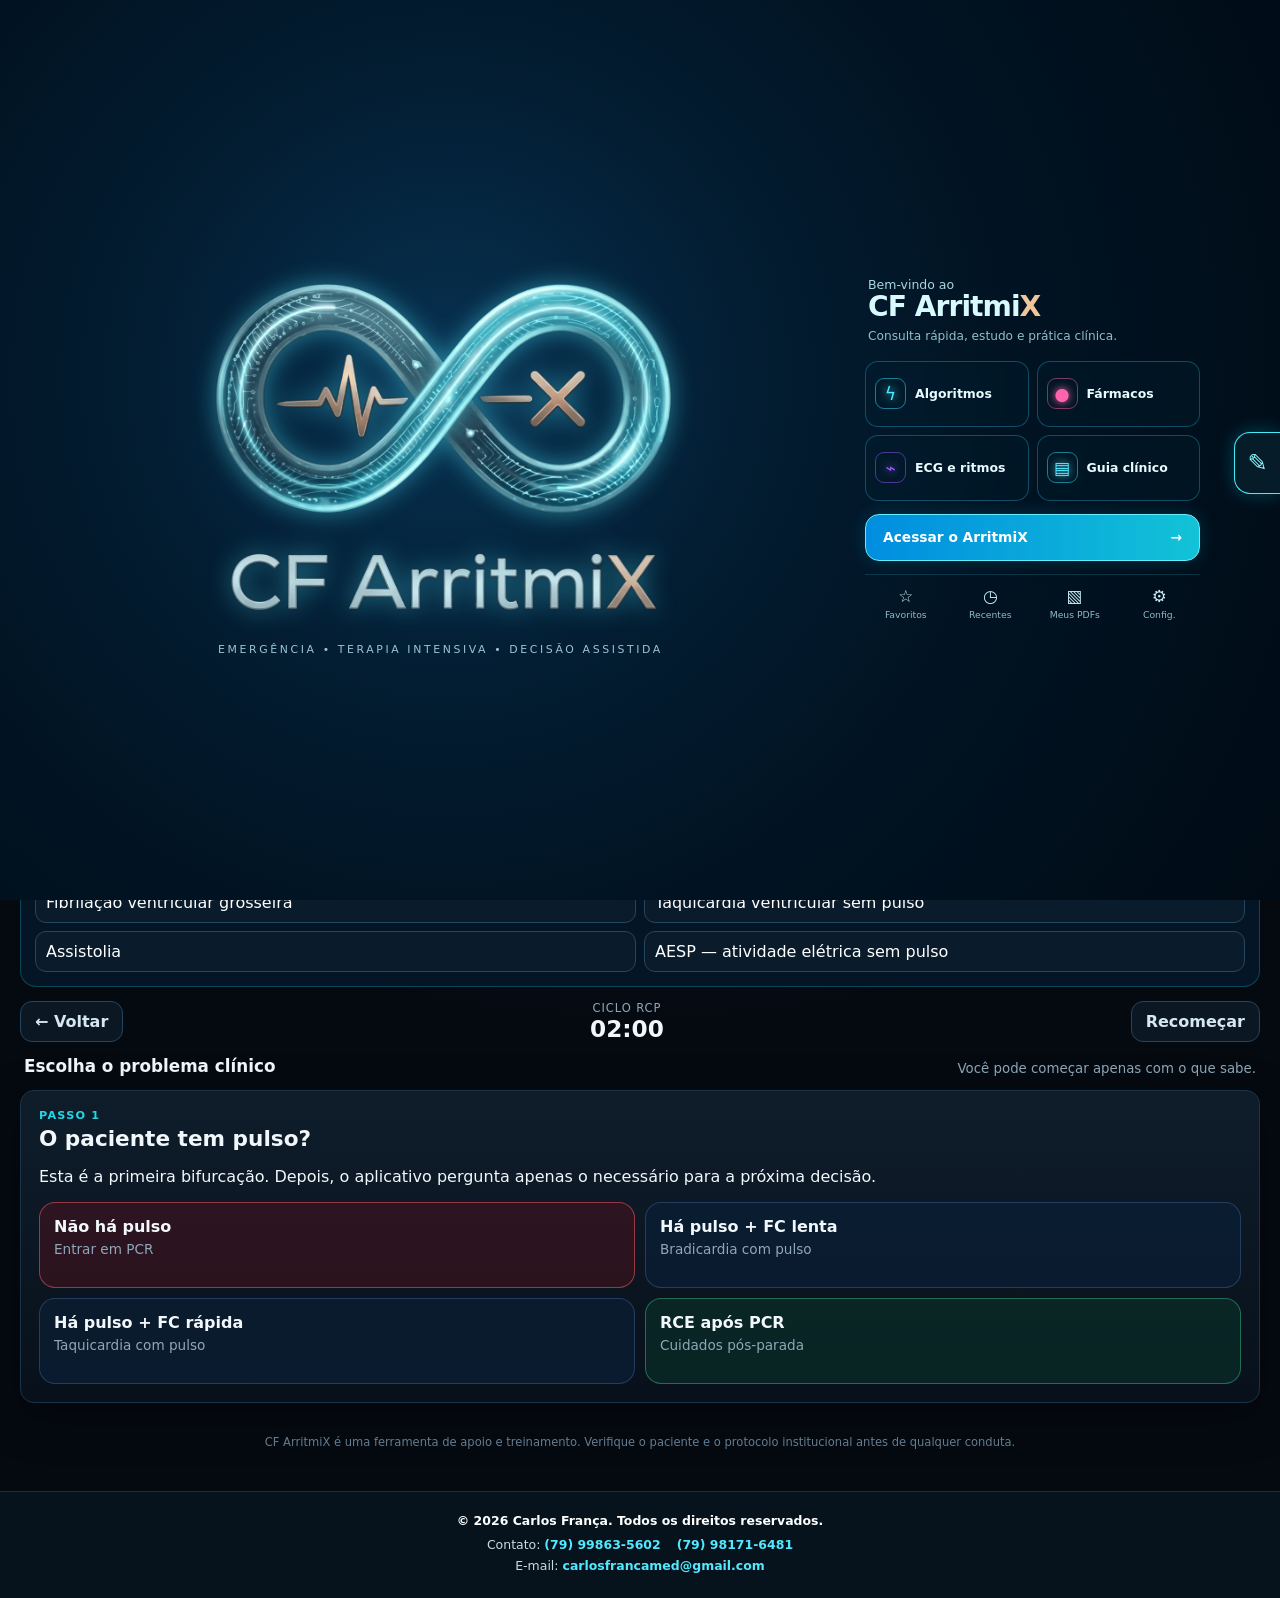
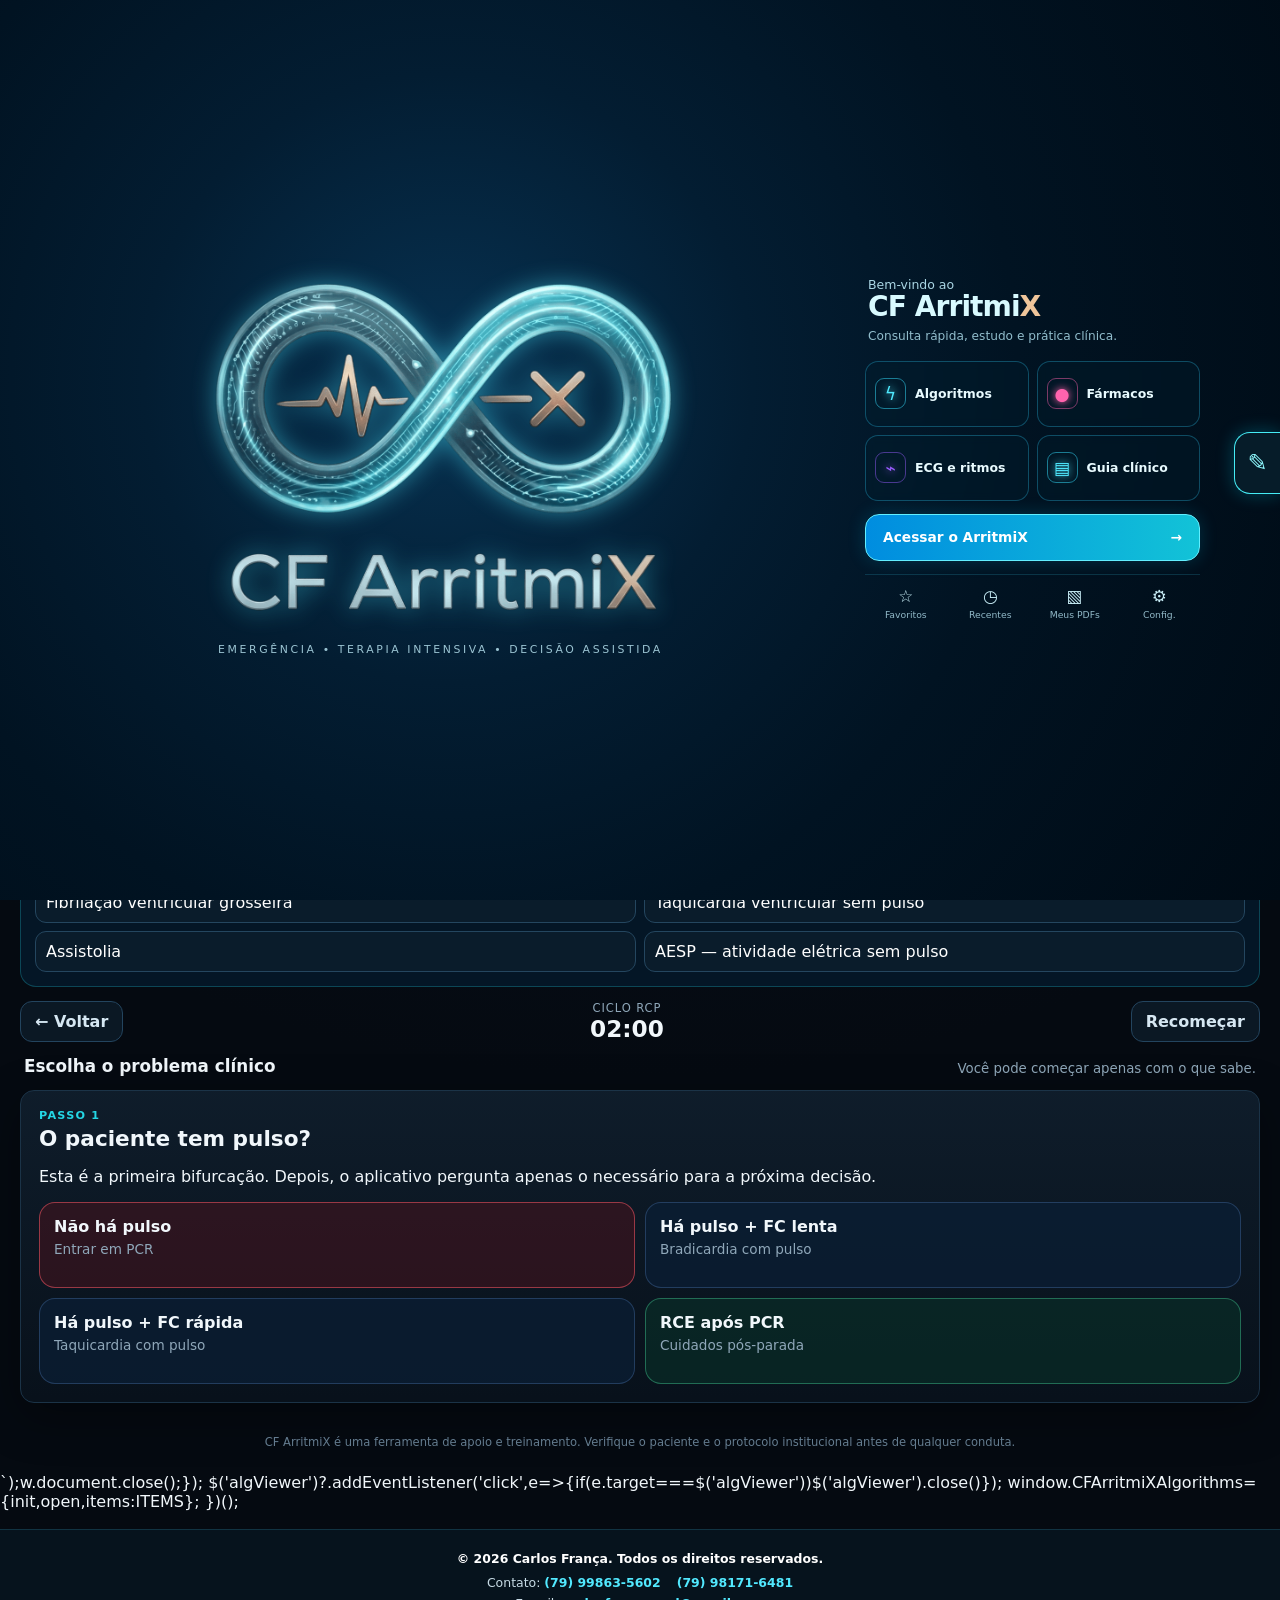
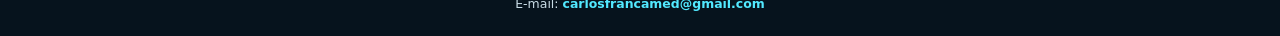
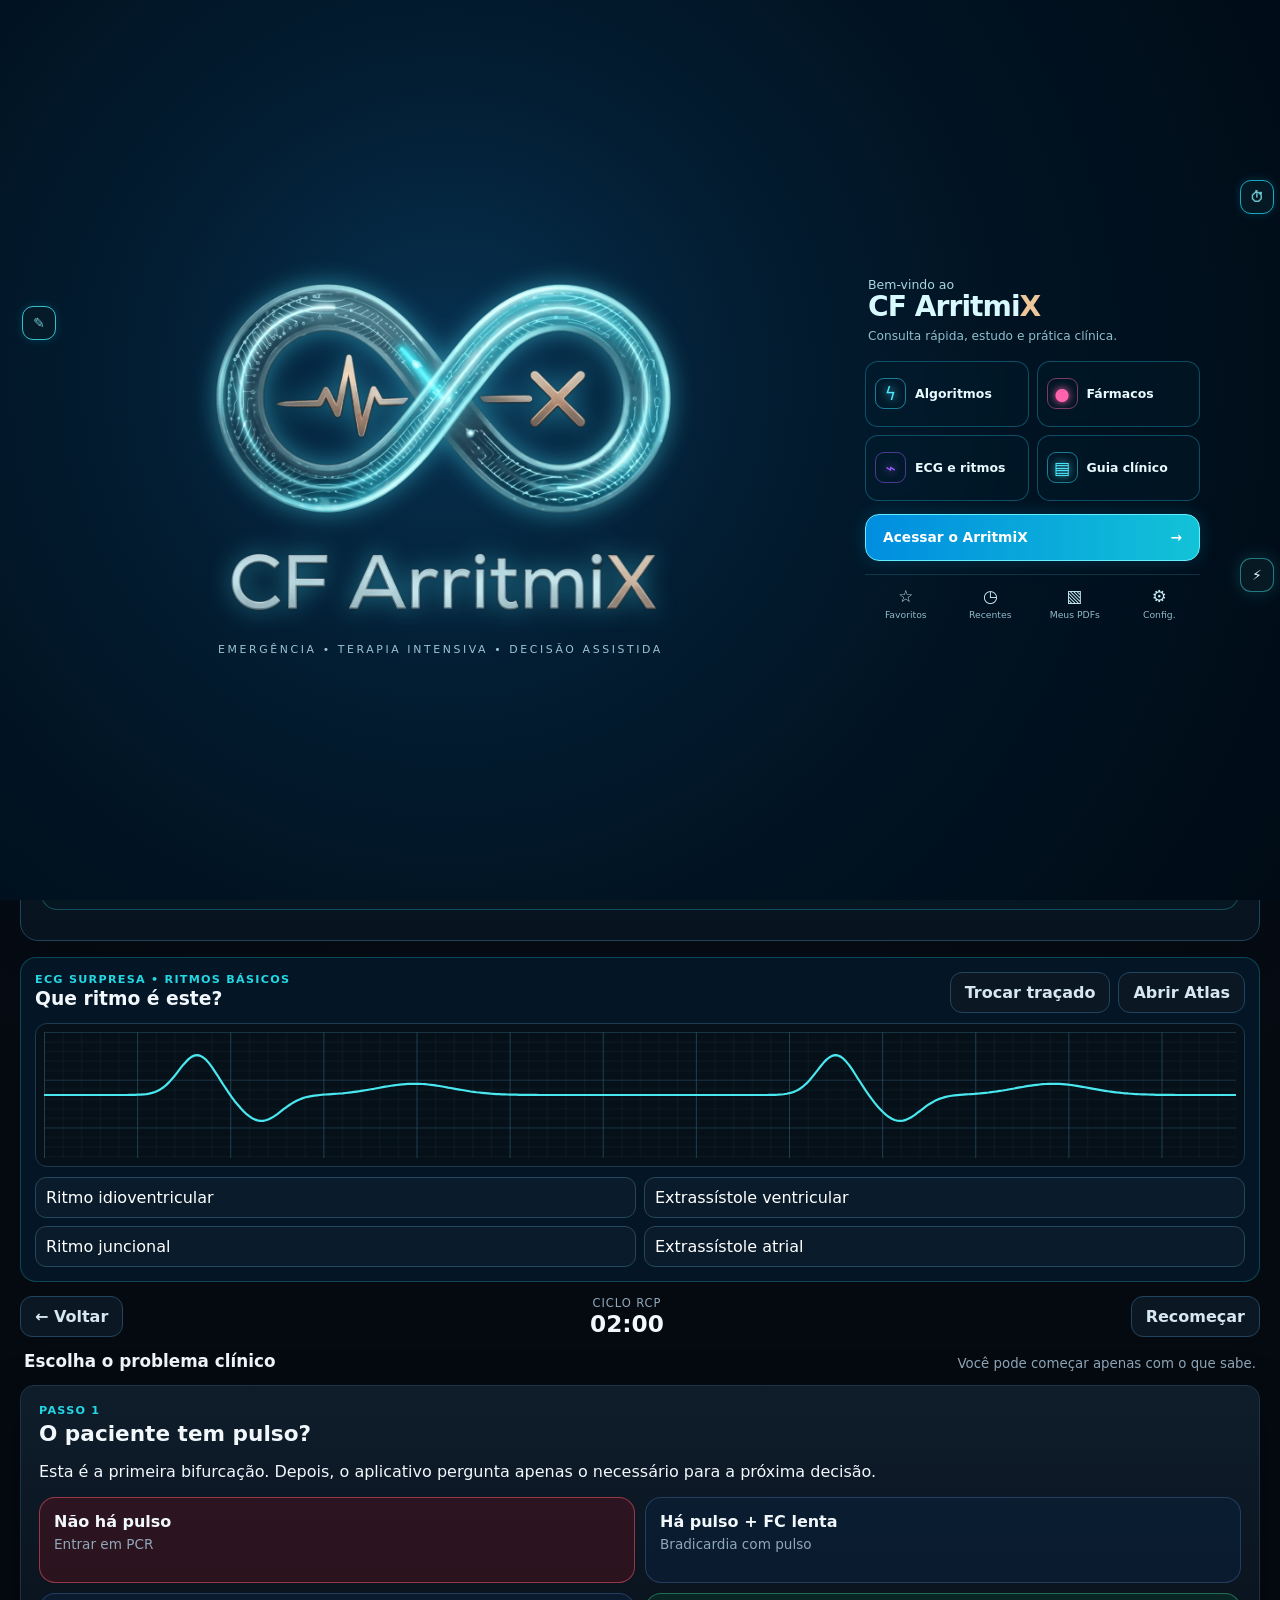
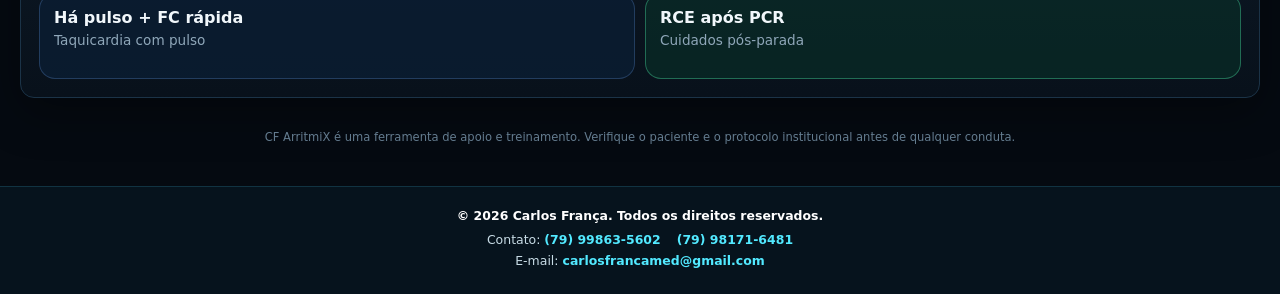
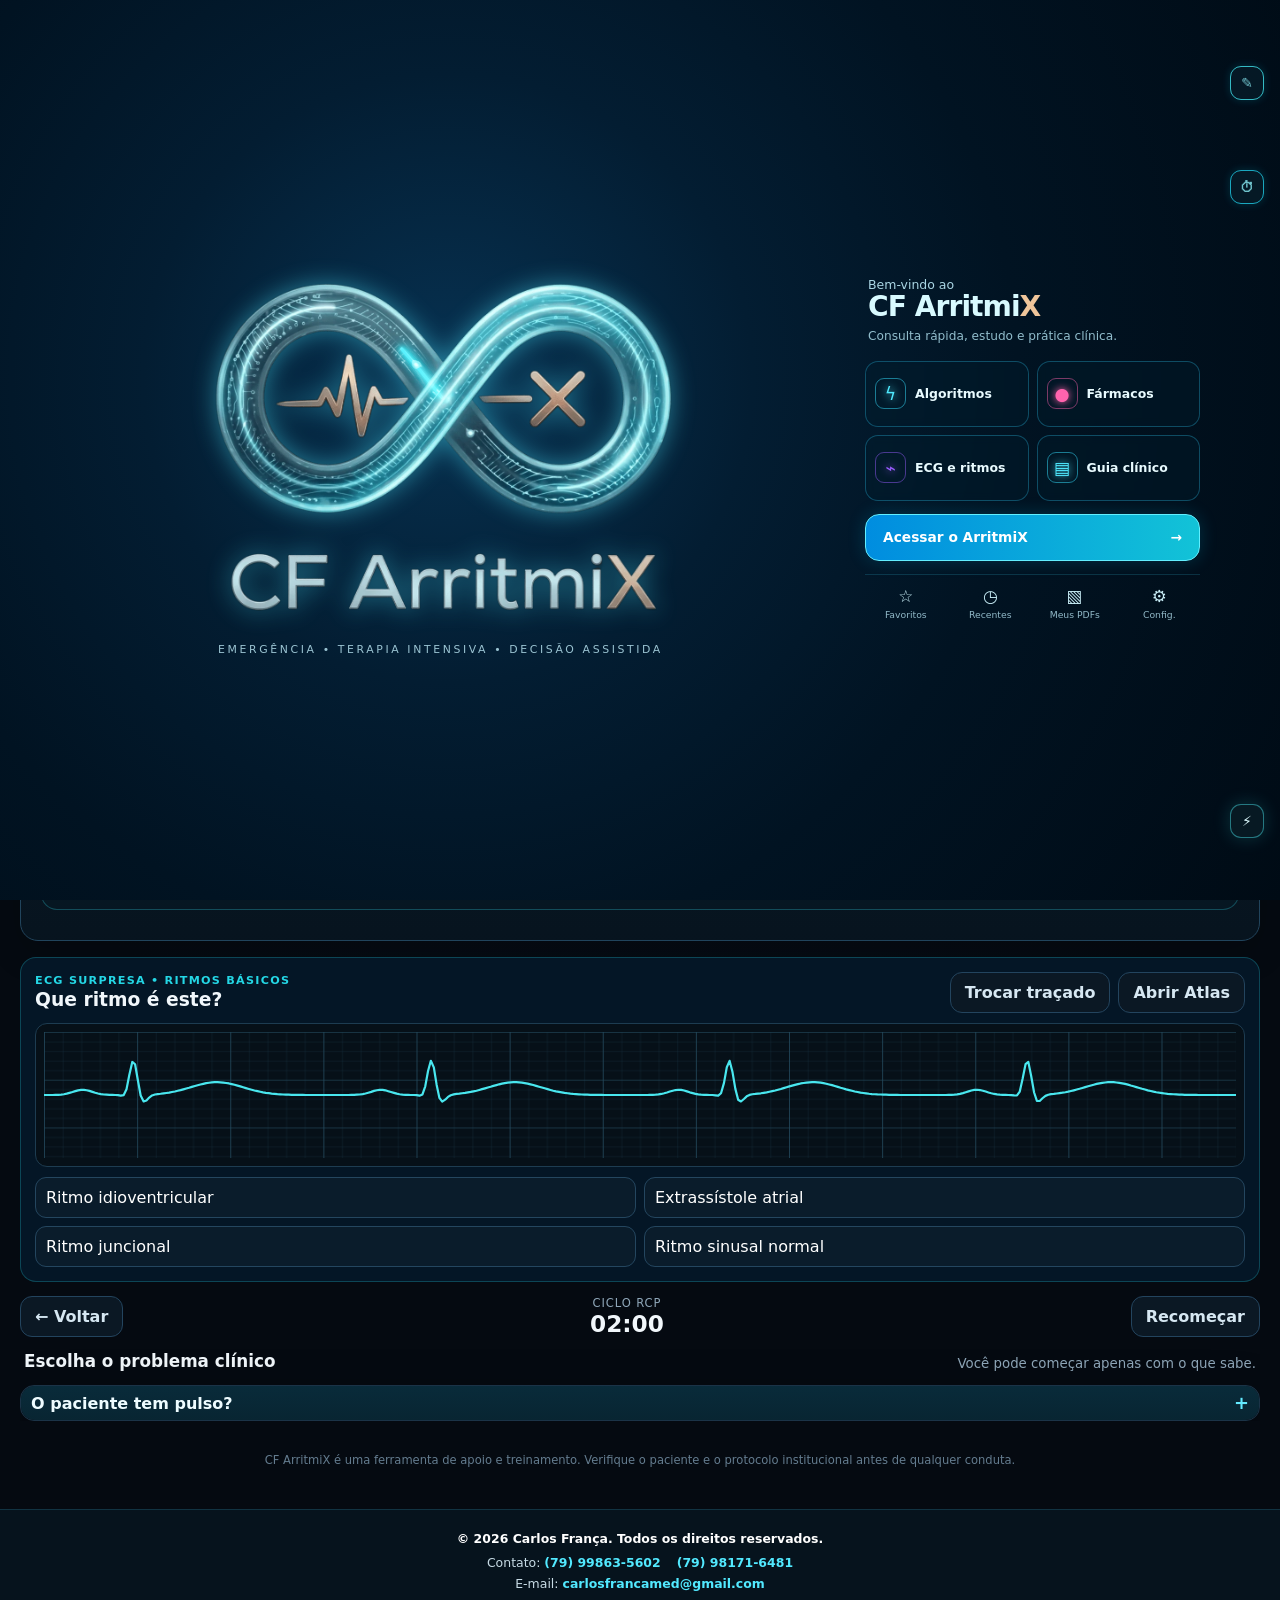
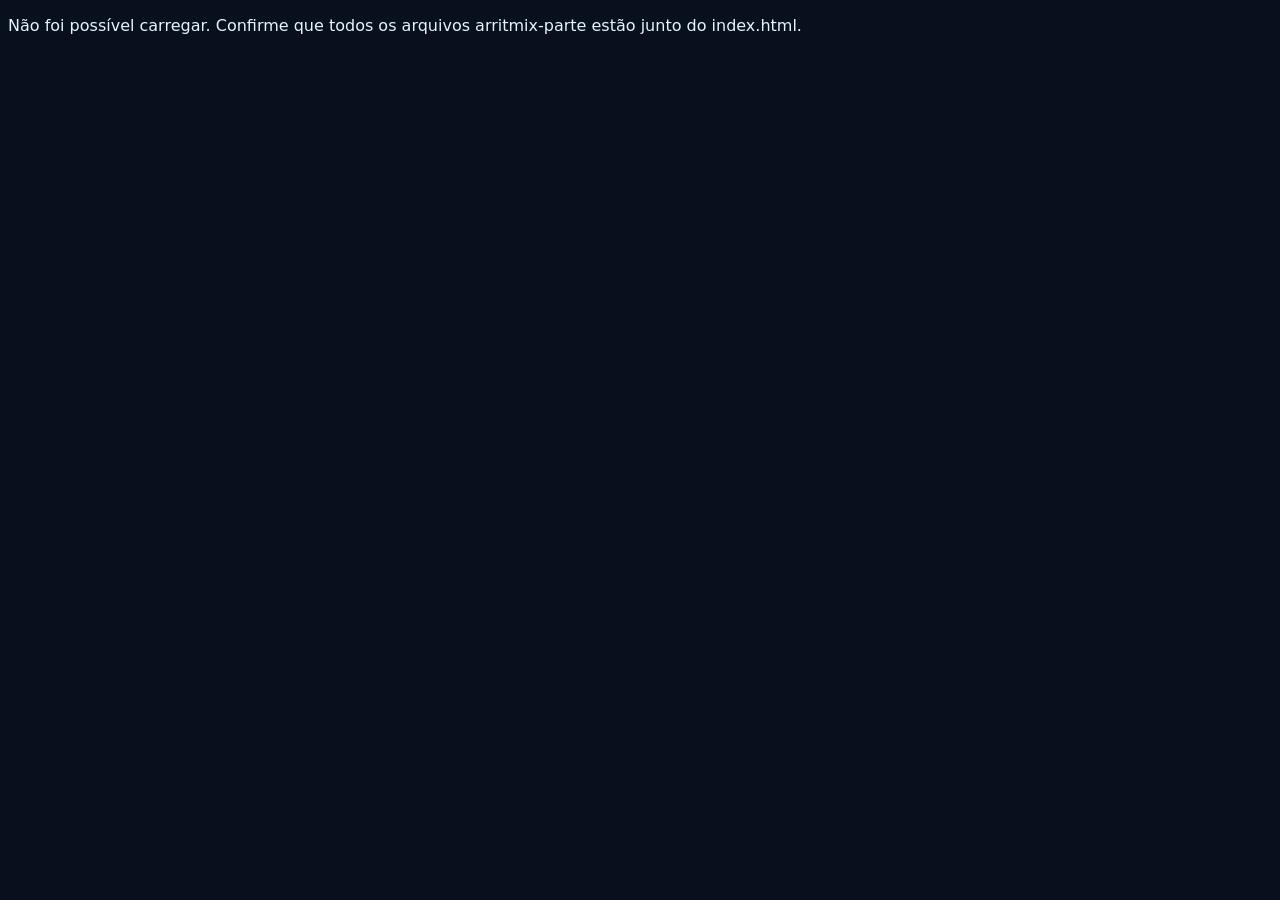
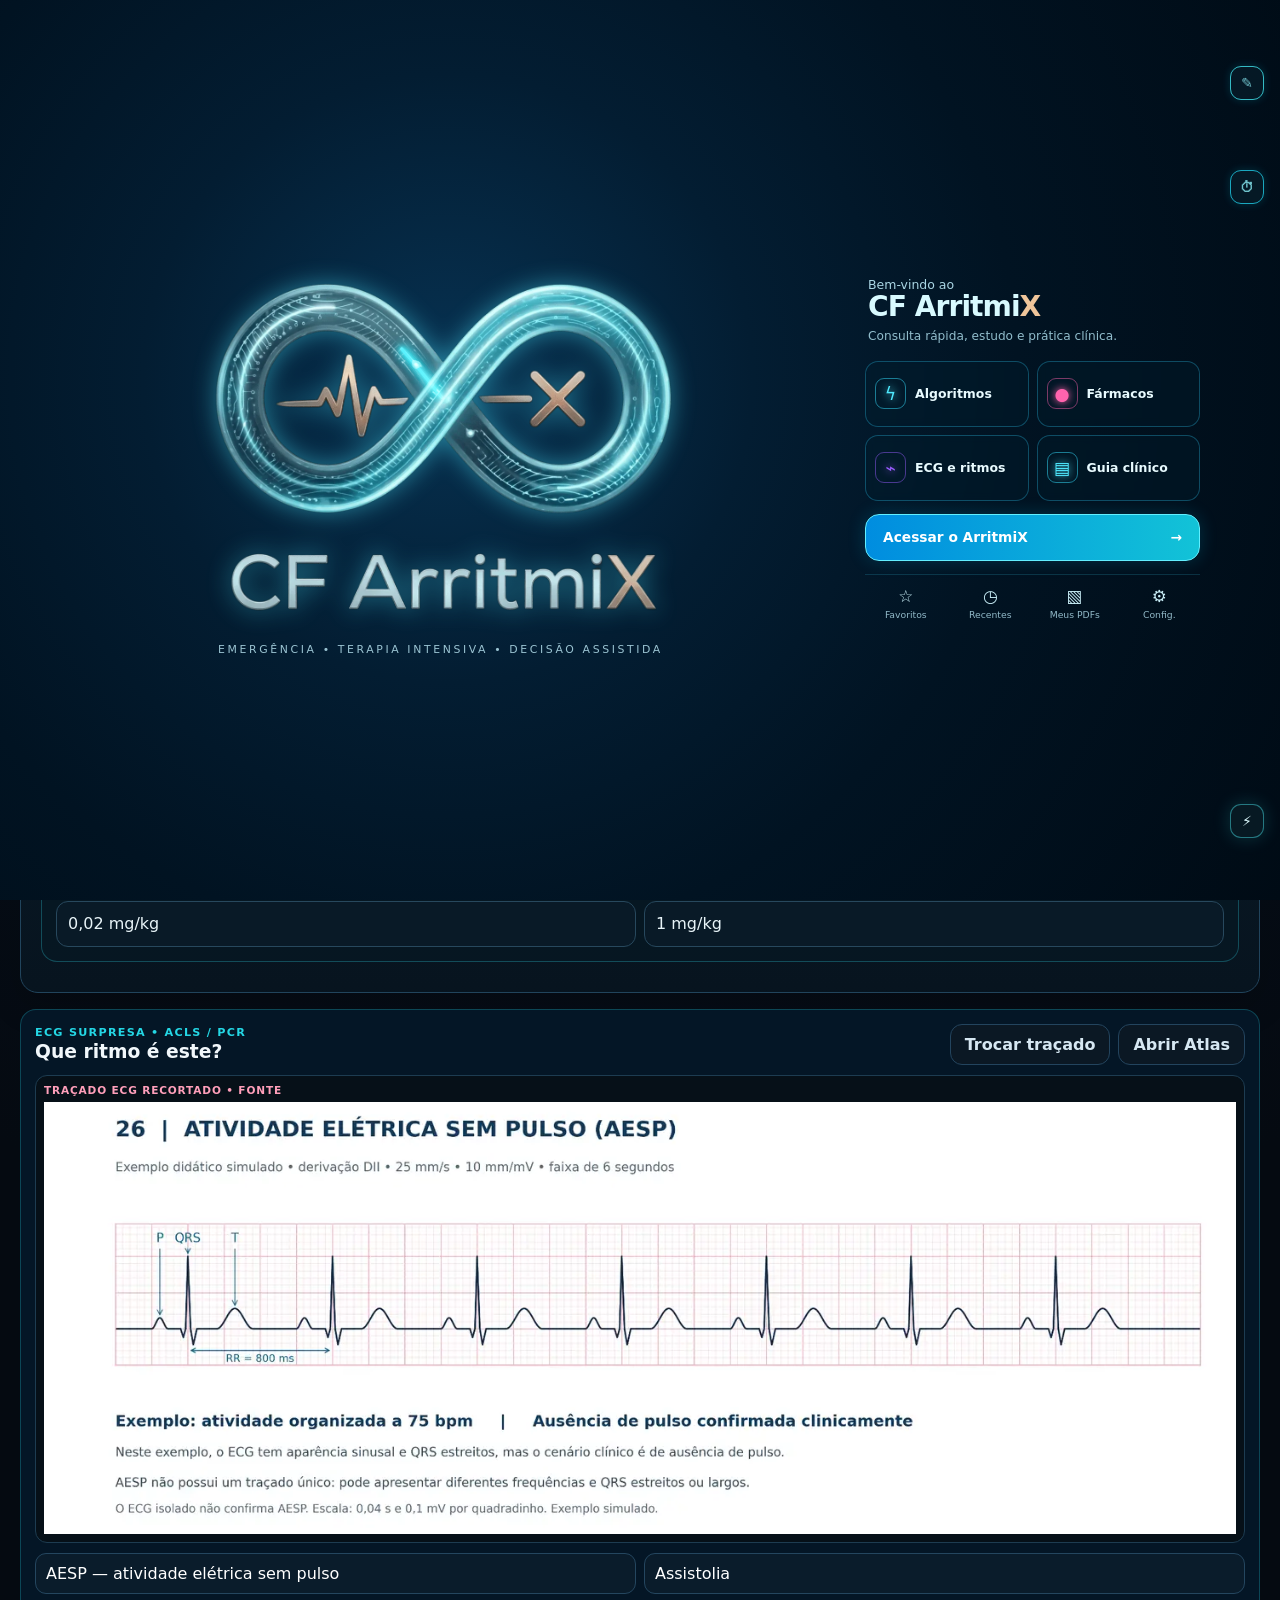
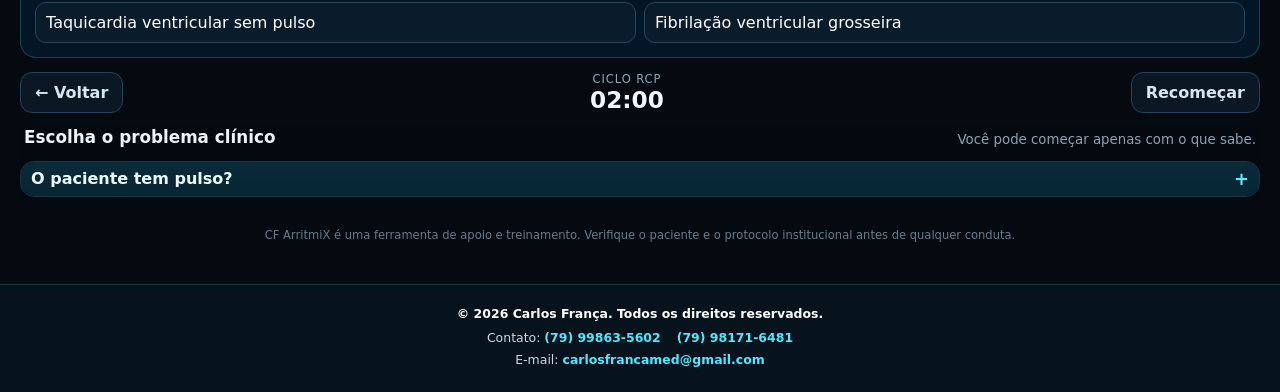
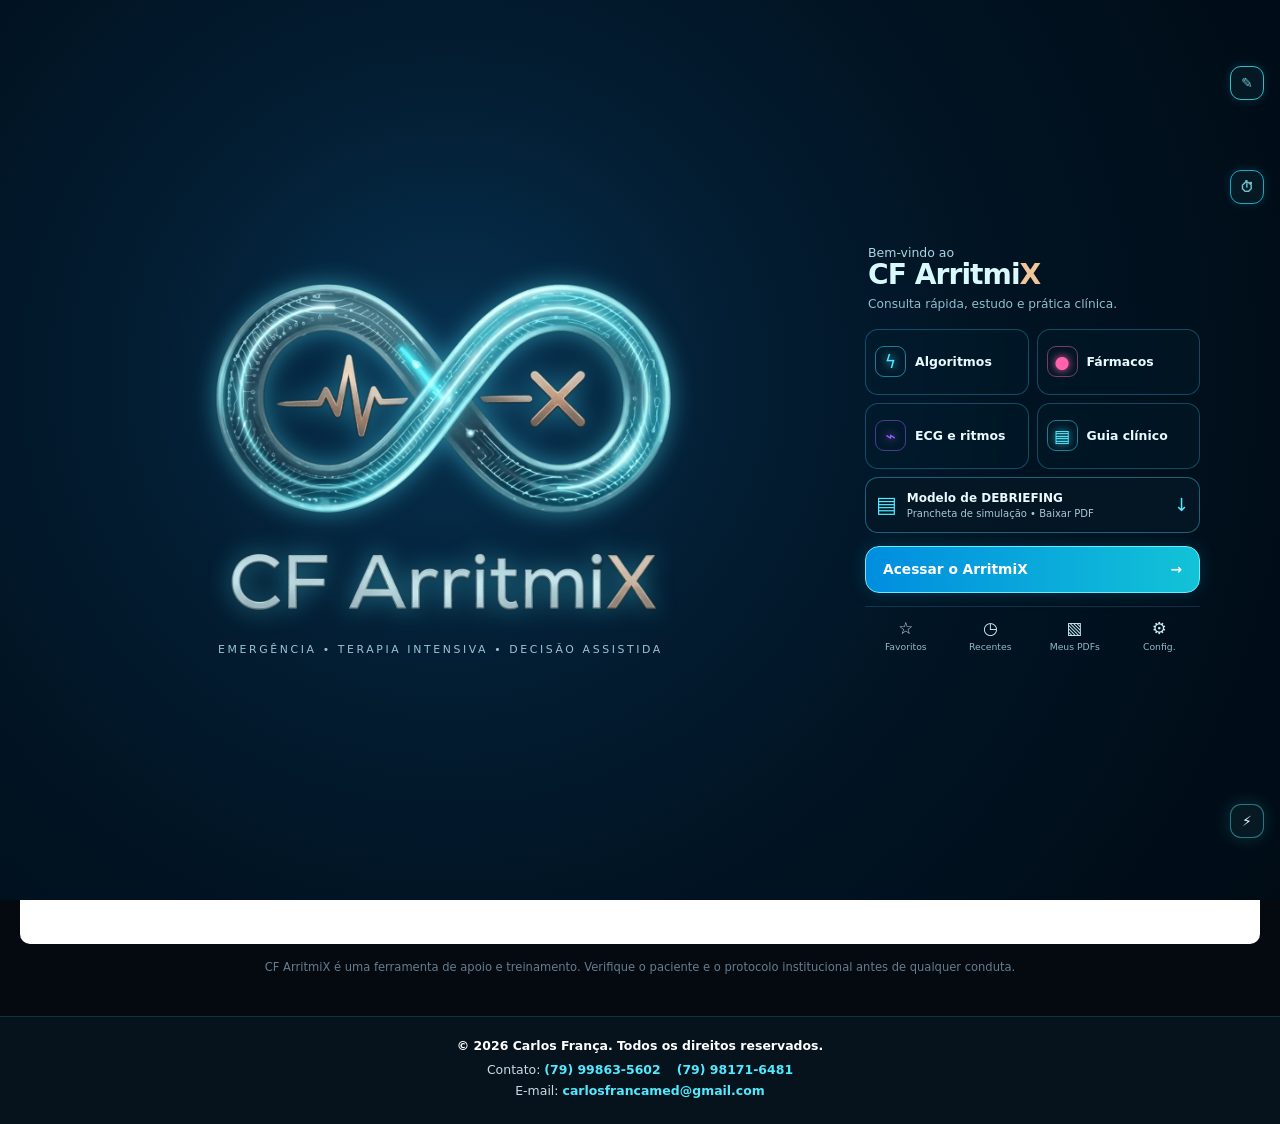
